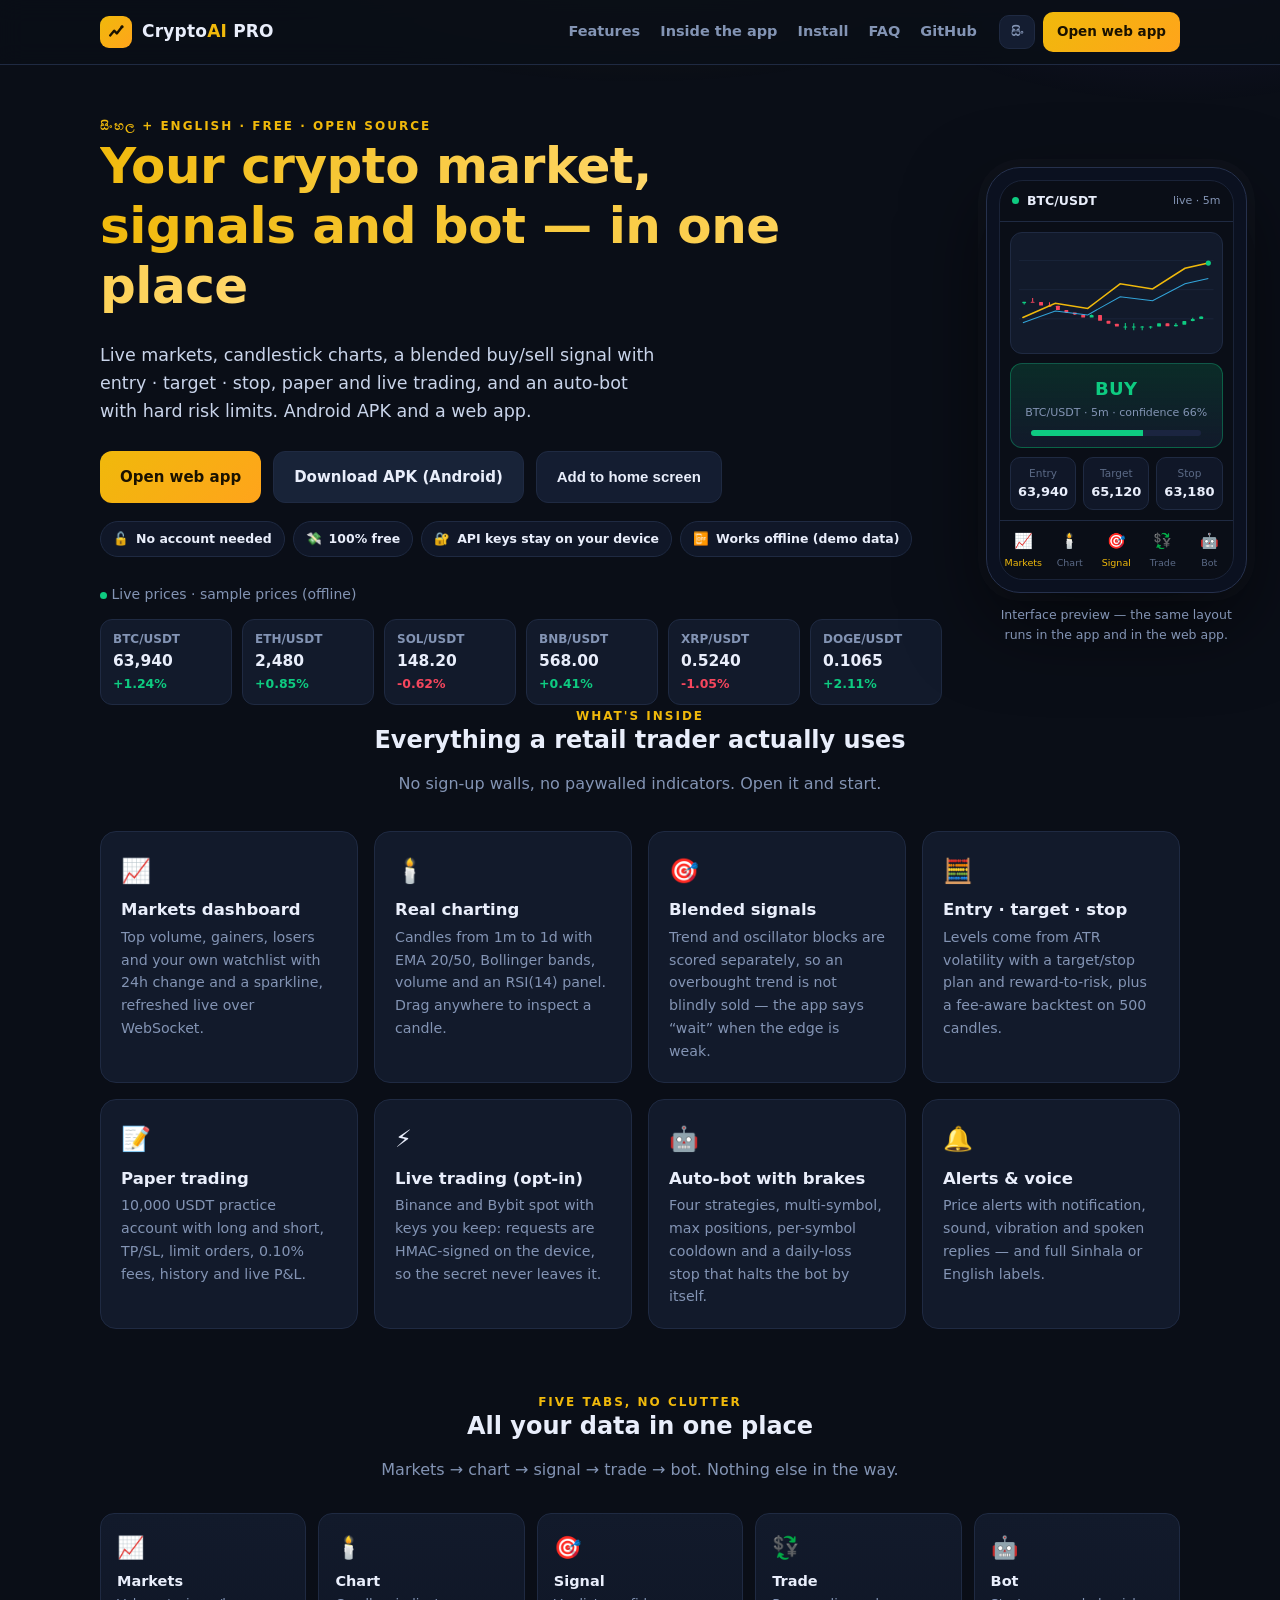
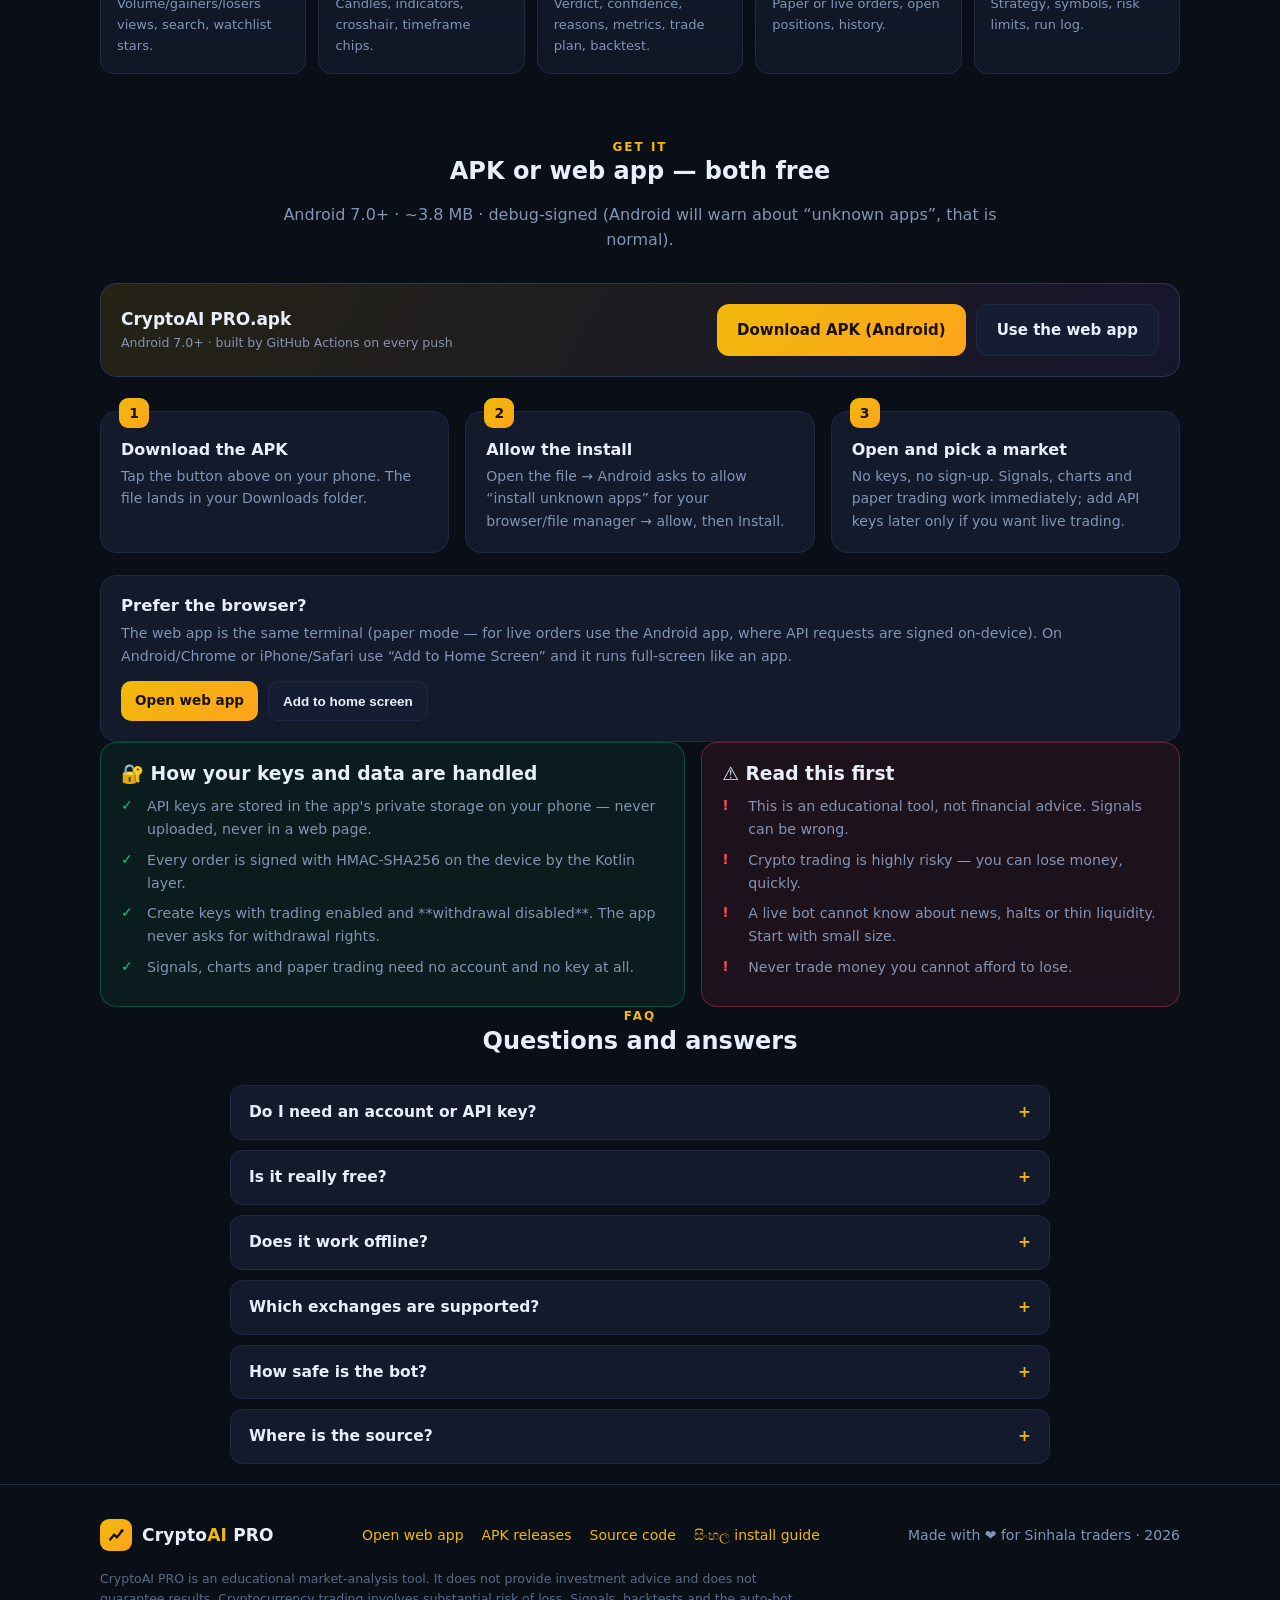
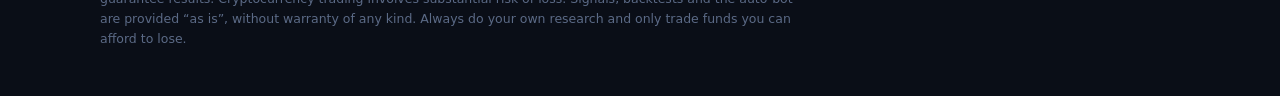
==== web/index.html @ 3e5c8cbf "website: bilingual landing page + the terminal as an installable web app (PWA) Adds web/ and a GitHu" ====
<!doctype html>
<html lang="en">
<head>
<meta charset="utf-8">
<meta name="viewport" content="width=device-width,initial-scale=1">
<title>CryptoAI PRO — Sinhala + English crypto terminal (APK + Web App)</title>
<meta name="description" content="CryptoAI PRO — free Sinhala/English crypto terminal: live markets, candlestick charts, buy/sell signals with entry/TP/SL, paper and live trading, an auto-bot with risk limits and price alerts. Android APK and a web app — no account needed for signals or paper trading.">
<link rel="canonical" href="https://rusindu12.github.io/Rs-et/">
<meta property="og:url" content="https://rusindu12.github.io/Rs-et/">
<meta name="theme-color" content="#0a0e17">
<meta name="color-scheme" content="dark">

<meta property="og:type" content="website">
<meta property="og:site_name" content="CryptoAI PRO">
<meta property="og:title" content="CryptoAI PRO — Sinhala + English crypto terminal">
<meta property="og:description" content="Live markets, candles, buy/sell signals (entry · TP · SL), paper + live trading, auto-bot with risk limits. Android APK + web app. Free, no account needed.">
<meta property="og:image" content="https://rusindu12.github.io/Rs-et/og-cover.png">
<meta property="og:image:width" content="1200">
<meta property="og:image:height" content="630">
<meta name="twitter:card" content="summary_large_image">
<meta name="twitter:title" content="CryptoAI PRO — Sinhala + English crypto terminal">
<meta name="twitter:description" content="Live markets, candles, signals with entry/TP/SL, paper + live trading, auto-bot. APK + web app.">
<meta name="twitter:image" content="https://rusindu12.github.io/Rs-et/og-cover.png">

<link rel="icon" href="icons/favicon-32.png" sizes="32x32">
<link rel="apple-touch-icon" href="icons/apple-touch-icon.png">
<link rel="manifest" href="manifest.webmanifest">
<script type="application/ld+json">
{"@context":"https://schema.org","@type":"SoftwareApplication","name":"CryptoAI PRO",
 "applicationCategory":"FinanceApplication","operatingSystem":"Android 7.0+ , Web",
 "description":"Sinhala and English crypto terminal: live markets, candlesticks, signals with entry/target/stop, paper and live trading, auto-bot with risk limits.",
 "offers":{"@type":"Offer","price":"0","priceCurrency":"USD"},
 "downloadUrl":"https://github.com/Rusindu12/Rs-et/releases/download/cryptoai-apk-latest/CryptoAI-PRO.apk",
 "url":"https://rusindu12.github.io/Rs-et/","codeRepository":"https://github.com/Rusindu12/Rs-et"}
</script>

<style>
:root{
  --bg:#0a0e17; --bg2:#0d1424; --card:#121a2b; --card2:#16203a; --line:#1f2a42;
  --txt:#e9eefb; --mut:#8394b4; --dim:#5b6a86;
  --gold:#f0b90b; --gold2:#ffa41b; --up:#0ecb81; --dn:#f6465d; --ai:#8b5cf6; --info:#38bdf8;
  --r:16px; --maxw:1120px;
}
*{box-sizing:border-box}
html{scroll-behavior:smooth}
body{
  margin:0;background:var(--bg);color:var(--txt);
  font:16px/1.6 -apple-system,BlinkMacSystemFont,"Segoe UI",Roboto,"Noto Sans Sinhala",system-ui,sans-serif;
  -webkit-font-smoothing:antialiased;overflow-x:hidden
}
body::before{ /* ambient glow */
  content:"";position:fixed;inset:-20% -10% auto -10%;height:70vh;pointer-events:none;z-index:0;
  background:radial-gradient(50% 60% at 50% 0%,rgba(240,185,11,.16),transparent 70%),
             radial-gradient(35% 50% at 85% 10%,rgba(139,92,246,.14),transparent 70%);
}
a{color:var(--gold);text-decoration:none}
a:hover{text-decoration:underline}
h1,h2,h3{line-height:1.2;margin:0 0 .5em}
img,svg{max-width:100%}
.wrap{max-width:var(--maxw);margin:0 auto;padding:0 20px;position:relative;z-index:1}
section{padding:64px 0;position:relative;z-index:1}
.eyebrow{font-size:12px;letter-spacing:2px;text-transform:uppercase;color:var(--gold);font-weight:700}
.mut{color:var(--mut)}.small{font-size:14px}.tiny{font-size:12.5px}
.center{text-align:center}

/* ---------- header ---------- */
header{
  position:sticky;top:0;z-index:20;background:rgba(10,14,23,.86);backdrop-filter:blur(12px);
  border-bottom:1px solid var(--line)
}
.hbar{max-width:var(--maxw);margin:0 auto;padding:12px 20px;display:flex;align-items:center;gap:14px}
.brand{display:flex;align-items:center;gap:10px;font-weight:800;font-size:17px;letter-spacing:.2px}
.brand .pro{color:var(--gold)}
.logo{width:32px;height:32px;border-radius:9px;background:linear-gradient(135deg,var(--gold),var(--gold2));display:grid;place-items:center;flex:0 0 auto}
nav.top{display:flex;gap:20px;margin-left:auto;font-size:14.5px}
nav.top a{color:var(--mut);font-weight:600}
nav.top a:hover{color:var(--txt);text-decoration:none}
.hbtns{display:flex;gap:8px;align-items:center;margin-left:8px}
.langbtn{background:#141d31;border:1px solid var(--line);color:var(--mut);font-weight:700;font-size:13px;padding:8px 11px;border-radius:10px;cursor:pointer}
.langbtn:hover{color:var(--txt)}

/* ---------- buttons ---------- */
.btn{display:inline-flex;align-items:center;gap:8px;padding:13px 20px;border-radius:12px;font-weight:700;font-size:15px;border:1px solid var(--line);background:#182338;color:var(--txt);cursor:pointer;transition:transform .12s ease}
.btn:hover{transform:translateY(-1px);text-decoration:none}
.btn.primary{background:linear-gradient(135deg,var(--gold),var(--gold2));color:#1a1200;border:0}
.btn.ghost{background:#141d31;color:var(--txt)}
.btn.sm{padding:9px 14px;font-size:13.5px;border-radius:10px}
.btn[disabled]{opacity:.5;cursor:default;transform:none}

/* ---------- hero ---------- */
.hero{display:grid;grid-template-columns:1.06fr .94fr;gap:44px;align-items:center;padding-top:52px}
.hero h1{font-size:clamp(30px,4.4vw,50px);letter-spacing:-.5px}
.hero h1 span{background:linear-gradient(120deg,var(--gold),#ffd76a);-webkit-background-clip:text;background-clip:text;color:transparent}
.hero p.lead{font-size:17.5px;color:#c9d4ea;max-width:50ch}
.cta{display:flex;flex-wrap:wrap;gap:12px;margin:26px 0 18px}
.trust{display:flex;flex-wrap:wrap;gap:8px}
.pill{display:inline-flex;align-items:center;gap:7px;background:#101728;border:1px solid var(--line);border-radius:999px;padding:7px 12px;font-size:12.5px;color:var(--mut)}
.pill b{color:var(--txt);font-weight:600}

/* ---------- price strip ---------- */
.strip{display:flex;gap:10px;overflow-x:auto;padding:6px 0 2px;scrollbar-width:none}
.strip::-webkit-scrollbar{display:none}
.pk{flex:0 0 auto;min-width:132px;background:var(--card);border:1px solid var(--line);border-radius:12px;padding:10px 12px}
.pk .s{font-size:12px;color:var(--mut);font-weight:700}
.pk .p{font-size:15.5px;font-weight:700;font-variant-numeric:tabular-nums}
.pk .c{font-size:12.5px;font-weight:700}
.up{color:var(--up)}.dn{color:var(--dn)}
.livedot{width:7px;height:7px;border-radius:50%;background:var(--up);display:inline-block;animation:pulse 2s infinite}
@keyframes pulse{0%{box-shadow:0 0 0 0 rgba(14,203,129,.5)}70%{box-shadow:0 0 0 8px rgba(14,203,129,0)}100%{box-shadow:0 0 0 0 rgba(14,203,129,0)}}

/* ---------- phone mockup ---------- */
.phone{
  width:min(330px,100%);margin:0 auto;background:#0b1120;border:1px solid #26314d;border-radius:34px;
  padding:12px;box-shadow:0 30px 80px rgba(0,0,0,.55),0 0 0 8px rgba(255,255,255,.02)
}
.screen{background:var(--bg);border-radius:24px;overflow:hidden;border:1px solid #1a2338}
.sbar{display:flex;align-items:center;gap:8px;padding:10px 12px;border-bottom:1px solid var(--line);font-size:12.5px}
.sbar .dot{width:7px;height:7px;border-radius:50%;background:var(--up)}
.sbar .nm{font-weight:800}
.sbar .mut{margin-left:auto;font-size:11px}
.sbody{padding:10px}
.chartbox{background:var(--card);border:1px solid var(--line);border-radius:12px;padding:8px}
.verd{margin-top:9px;background:linear-gradient(180deg,rgba(14,203,129,.16),var(--card));border:1px solid rgba(14,203,129,.35);border-radius:12px;padding:11px;text-align:center}
.verd .v{font-weight:900;font-size:18px;color:var(--up);letter-spacing:.4px}
.verd .m{font-size:11px;color:var(--mut)}
.bar{height:6px;border-radius:4px;background:#1b2540;overflow:hidden;margin:8px auto 0;max-width:170px}
.bar i{display:block;height:100%;width:66%;background:var(--up)}
.lv{display:grid;grid-template-columns:1fr 1fr 1fr;gap:7px;margin-top:9px}
.lv div{background:#101728;border:1px solid var(--line);border-radius:10px;padding:7px;text-align:center;font-size:10.5px;color:var(--dim)}
.lv b{display:block;font-size:13px;color:var(--txt);font-variant-numeric:tabular-nums}
.sn{display:flex;border-top:1px solid var(--line);font-size:9.5px;color:var(--dim)}
.sn span{flex:1;text-align:center;padding:8px 2px}
.sn span.on{color:var(--gold)}
.sn span i{display:block;font-style:normal;font-size:15px;margin-bottom:2px}

/* ---------- cards ---------- */
.grid{display:grid;gap:16px;grid-template-columns:repeat(4,1fr)}
.card{background:var(--card);border:1px solid var(--line);border-radius:var(--r);padding:20px;transition:border-color .15s ease,transform .15s ease}
.card:hover{border-color:#2c3a5c;transform:translateY(-2px)}
.card .ic{font-size:24px;margin-bottom:10px}
.card h3{font-size:16.5px;margin-bottom:6px}
.card p{margin:0;color:var(--mut);font-size:14.2px}
.span2{grid-column:span 2}

/* ---------- tabs showcase ---------- */
.tabsbox{display:grid;gap:12px;grid-template-columns:repeat(5,1fr)}
.tabcard{background:linear-gradient(180deg,#121a2b,#0f1626);border:1px solid var(--line);border-radius:14px;padding:16px}
.tabcard .ic{font-size:22px}
.tabcard h3{font-size:14.5px;margin:8px 0 4px}
.tabcard p{margin:0;font-size:13px;color:var(--mut)}

/* ---------- steps ---------- */
.steps{display:grid;gap:16px;grid-template-columns:repeat(3,1fr);counter-reset:s}
.step{background:var(--card);border:1px solid var(--line);border-radius:var(--r);padding:20px;position:relative}
.step::before{counter-increment:s;content:counter(s);position:absolute;top:-14px;left:18px;width:30px;height:30px;border-radius:9px;background:linear-gradient(135deg,var(--gold),var(--gold2));color:#1a1200;font-weight:900;display:grid;place-items:center;font-size:14px}
.step h3{font-size:16px;margin:8px 0 6px}
.step p{margin:0;color:var(--mut);font-size:14px}
.dlbox{display:flex;flex-wrap:wrap;gap:14px;align-items:center;justify-content:space-between;background:linear-gradient(120deg,rgba(240,185,11,.12),rgba(139,92,246,.10));border:1px solid #2c3550;border-radius:var(--r);padding:20px}
.dlbox .meta{font-size:12.5px;color:var(--mut)}
code{background:#101728;border:1px solid var(--line);border-radius:6px;padding:1px 6px;font-size:13px;color:#e6c86a}

/* ---------- safety ---------- */
.safety{display:grid;gap:16px;grid-template-columns:1.1fr .9fr}
.warn{background:rgba(246,70,93,.08);border:1px solid rgba(246,70,93,.35);border-radius:var(--r);padding:20px}
.safe{background:rgba(14,203,129,.07);border:1px solid rgba(14,203,129,.3);border-radius:var(--r);padding:20px}
ul.ticks{margin:10px 0 0;padding-left:0;list-style:none}
ul.ticks li{position:relative;padding-left:26px;margin-bottom:8px;color:var(--mut);font-size:14.2px}
ul.ticks li::before{content:"✓";position:absolute;left:0;top:-1px;color:var(--up);font-weight:800}
.warn ul.ticks li::before{content:"!";color:var(--dn)}

/* ---------- faq ---------- */
.faq{max-width:820px;margin:0 auto}
details{background:var(--card);border:1px solid var(--line);border-radius:12px;padding:14px 18px;margin-bottom:10px}
details[open]{border-color:#2c3a5c}
summary{cursor:pointer;font-weight:700;font-size:15.5px;list-style:none}
summary::-webkit-details-marker{display:none}
summary::after{content:"+";float:right;color:var(--gold);font-weight:800}
details[open] summary::after{content:"–"}
details p{margin:10px 0 0;color:var(--mut);font-size:14.3px}

/* ---------- footer ---------- */
footer{border-top:1px solid var(--line);padding:34px 0;margin-top:20px;position:relative;z-index:1}
.fgrid{display:flex;flex-wrap:wrap;gap:16px;justify-content:space-between;align-items:center}
.flinks{display:flex;flex-wrap:wrap;gap:18px;font-size:14px}
.disclaimer{color:var(--dim);font-size:12.5px;margin-top:18px;max-width:90ch}

/* ---------- misc ---------- */
.reveal{opacity:0;transform:translateY(14px);transition:opacity .5s ease,transform .5s ease}
.reveal.in{opacity:1;transform:none}
@media (prefers-reduced-motion:reduce){*{animation:none!important;transition:none!important}.reveal{opacity:1;transform:none}}
@media (max-width:960px){
  .hero{grid-template-columns:1fr;gap:34px}
  .grid{grid-template-columns:repeat(2,1fr)}
  .tabsbox{grid-template-columns:repeat(2,1fr)}
  .steps{grid-template-columns:1fr}
  .safety{grid-template-columns:1fr}
  nav.top{display:none}
}
@media (max-width:560px){
  .grid{grid-template-columns:1fr}
  .span2{grid-column:span 1}
  section{padding:46px 0}
}
</style>
</head>
<body>

<header>
  <div class="hbar">
    <div class="brand">
      <span class="logo">
        <svg width="19" height="19" viewBox="0 0 24 24" aria-hidden="true"><path d="M4 17l5-6 3.4 3.4L19 6" fill="none" stroke="#1a1200" stroke-width="3" stroke-linecap="round" stroke-linejoin="round"/><circle cx="19" cy="6" r="2" fill="#1a1200"/></svg>
      </span>
      <span>Crypto<span class="pro">AI</span> PRO</span>
    </div>
    <nav class="top">
      <a href="#features" data-i18n="nav.features">Features</a>
      <a href="#inside" data-i18n="nav.inside">Inside the app</a>
      <a href="#install" data-i18n="nav.install">Install</a>
      <a href="#faq" data-i18n="nav.faq">FAQ</a>
      <a href="https://github.com/Rusindu12/Rs-et" target="_blank" rel="noopener">GitHub</a>
    </nav>
    <div class="hbtns">
      <button class="langbtn" id="langBtn" aria-label="Switch language / භාෂාව මාරු කරන්න">සිං</button>
      <a class="btn sm primary" href="app/" data-i18n="cta.open">Open web app</a>
    </div>
  </div>
</header>

<main>
  <!-- ============================= hero ============================= -->
  <section class="hero wrap">
    <div>
      <div class="eyebrow" data-i18n="hero.eyebrow">සිංහල + English · free · open source</div>
      <h1><span data-i18n="hero.h1a">Your crypto market,</span><br><span data-i18n="hero.h1b">signals and bot — in one place</span></h1>
      <p class="lead" data-i18n="hero.lead">
        Live markets, candlestick charts, a blended buy/sell signal with entry · target · stop,
        paper and live trading, and an auto-bot with hard risk limits. Android APK and a web app.
      </p>
      <div class="cta">
        <a class="btn primary" href="app/" data-i18n="cta.open">Open web app</a>
        <a class="btn" id="dlApk" href="https://github.com/Rusindu12/Rs-et/releases/download/cryptoai-apk-latest/CryptoAI-PRO.apk" data-i18n="cta.apk">Download APK (Android)</a>
        <button class="btn ghost" id="pwaBtn" hidden data-i18n="cta.pwa">Add to home screen</button>
      </div>
      <div class="trust">
        <span class="pill">🔓 <b data-i18n="trust.noacct">No account needed</b></span>
        <span class="pill">💸 <b data-i18n="trust.free">100% free</b></span>
        <span class="pill">🔐 <b data-i18n="trust.keys">API keys stay on your device</b></span>
        <span class="pill">📴 <b data-i18n="trust.offline">Works offline (demo data)</b></span>
      </div>
      <div style="margin-top:26px">
        <div class="small mut" style="margin-bottom:8px"><span class="livedot"></span>
          <span data-i18n="strip.live">Live prices</span> · <span id="stripSrc" class="mut">Binance</span></div>
        <div class="strip" id="strip"></div>
      </div>
    </div>

    <!-- phone mockup -->
    <div>
      <div class="phone">
        <div class="screen">
          <div class="sbar">
            <span class="dot"></span><span class="nm">BTC/USDT</span>
            <span class="mut" data-i18n="phone.live">live · 5m</span>
          </div>
          <div class="sbody">
            <div class="chartbox">
              <svg viewBox="0 0 300 150" role="img" aria-label="candlestick chart">
                <g stroke="#1f2a42" stroke-width="1">
                  <line x1="0" y1="30" x2="300" y2="30"/><line x1="0" y1="75" x2="300" y2="75"/><line x1="0" y1="120" x2="300" y2="120"/>
                </g>
                <g id="candles"></g>
                <path d="M6 118 L56 96 L106 104 L156 66 L206 74 L256 42 L292 34" fill="none" stroke="#f0b90b" stroke-width="2.4" stroke-linecap="round"/>
                <path d="M6 126 L56 108 L106 114 L156 86 L206 92 L256 66 L292 58" fill="none" stroke="#38bdf8" stroke-width="1.6" opacity=".85"/>
                <circle cx="292" cy="34" r="4" fill="#0ecb81"/>
              </svg>
            </div>
            <div class="verd">
              <div class="v" data-i18n="phone.verdict">BUY</div>
              <div class="m">BTC/USDT · 5m · <span data-i18n="phone.conf">confidence 66%</span></div>
              <div class="bar"><i></i></div>
            </div>
            <div class="lv">
              <div><span data-i18n="phone.entry">Entry</span><b>63,940</b></div>
              <div><span data-i18n="phone.tp">Target</span><b class="up">65,120</b></div>
              <div><span data-i18n="phone.sl">Stop</span><b class="dn">63,180</b></div>
            </div>
          </div>
          <div class="sn">
            <span class="on"><i>📈</i><span data-i18n="tab.markets">Markets</span></span>
            <span><i>🕯️</i><span data-i18n="tab.chart">Chart</span></span>
            <span class="on"><i>🎯</i><span data-i18n="tab.signal">Signal</span></span>
            <span><i>💱</i><span data-i18n="tab.trade">Trade</span></span>
            <span><i>🤖</i><span data-i18n="tab.bot">Bot</span></span>
          </div>
        </div>
      </div>
      <p class="center tiny mut" style="margin-top:12px" data-i18n="phone.note">Interface preview — the same layout runs in the app and in the web app.</p>
    </div>
  </section>

  <!-- =========================== features =========================== -->
  <section id="features" class="wrap">
    <div class="center" style="max-width:720px;margin:0 auto 34px">
      <div class="eyebrow" data-i18n="feat.eyebrow">What's inside</div>
      <h2 data-i18n="feat.h2">Everything a retail trader actually uses</h2>
      <p class="mut" data-i18n="feat.sub">No sign-up walls, no paywalled indicators. Open it and start.</p>
    </div>
    <div class="grid">
      <div class="card reveal"><div class="ic">📈</div><h3 data-i18n="f1.t">Markets dashboard</h3><p data-i18n="f1.d">Top volume, gainers, losers and your own watchlist with 24h change and a sparkline, refreshed live over WebSocket.</p></div>
      <div class="card reveal"><div class="ic">🕯️</div><h3 data-i18n="f2.t">Real charting</h3><p data-i18n="f2.d">Candles from 1m to 1d with EMA 20/50, Bollinger bands, volume and an RSI(14) panel. Drag anywhere to inspect a candle.</p></div>
      <div class="card reveal"><div class="ic">🎯</div><h3 data-i18n="f3.t">Blended signals</h3><p data-i18n="f3.d">Trend and oscillator blocks are scored separately, so an overbought trend is not blindly sold — the app says “wait” when the edge is weak.</p></div>
      <div class="card reveal"><div class="ic">🧮</div><h3 data-i18n="f4.t">Entry · target · stop</h3><p data-i18n="f4.d">Levels come from ATR volatility with a target/stop plan and reward-to-risk, plus a fee-aware backtest on 500 candles.</p></div>
      <div class="card reveal"><div class="ic">📝</div><h3 data-i18n="f5.t">Paper trading</h3><p data-i18n="f5.d">10,000 USDT practice account with long and short, TP/SL, limit orders, 0.10% fees, history and live P&amp;L.</p></div>
      <div class="card reveal"><div class="ic">⚡</div><h3 data-i18n="f6.t">Live trading (opt-in)</h3><p data-i18n="f6.d">Binance and Bybit spot with keys you keep: requests are HMAC-signed on the device, so the secret never leaves it.</p></div>
      <div class="card reveal"><div class="ic">🤖</div><h3 data-i18n="f7.t">Auto-bot with brakes</h3><p data-i18n="f7.d">Four strategies, multi-symbol, max positions, per-symbol cooldown and a daily-loss stop that halts the bot by itself.</p></div>
      <div class="card reveal"><div class="ic">🔔</div><h3 data-i18n="f8.t">Alerts &amp; voice</h3><p data-i18n="f8.d">Price alerts with notification, sound, vibration and spoken replies — and full Sinhala or English labels.</p></div>
    </div>
  </section>

  <!-- ============================ inside ============================ -->
  <section id="inside">
    <div class="wrap">
      <div class="center" style="max-width:720px;margin:0 auto 30px">
        <div class="eyebrow" data-i18n="in.eyebrow">Five tabs, no clutter</div>
        <h2 data-i18n="in.h2">All your data in one place</h2>
        <p class="mut" data-i18n="in.sub">Markets → chart → signal → trade → bot. Nothing else in the way.</p>
      </div>
      <div class="tabsbox">
        <div class="tabcard reveal"><div class="ic">📈</div><h3 data-i18n="tab.markets">Markets</h3><p data-i18n="in.markets">Volume/gainers/losers views, search, watchlist stars.</p></div>
        <div class="tabcard reveal"><div class="ic">🕯️</div><h3 data-i18n="tab.chart">Chart</h3><p data-i18n="in.chart">Candles, indicators, crosshair, timeframe chips.</p></div>
        <div class="tabcard reveal"><div class="ic">🎯</div><h3 data-i18n="tab.signal">Signal</h3><p data-i18n="in.signal">Verdict, confidence, reasons, metrics, trade plan, backtest.</p></div>
        <div class="tabcard reveal"><div class="ic">💱</div><h3 data-i18n="tab.trade">Trade</h3><p data-i18n="in.trade">Paper or live orders, open positions, history.</p></div>
        <div class="tabcard reveal"><div class="ic">🤖</div><h3 data-i18n="tab.bot">Bot</h3><p data-i18n="in.bot">Strategy, symbols, risk limits, run log.</p></div>
      </div>
    </div>
  </section>

  <!-- =========================== install ============================ -->
  <section id="install" class="wrap">
    <div class="center" style="max-width:720px;margin:0 auto 30px">
      <div class="eyebrow" data-i18n="ins.eyebrow">Get it</div>
      <h2 data-i18n="ins.h2">APK or web app — both free</h2>
      <p class="mut" data-i18n="ins.sub">Android 7.0+ · ~3.8 MB · debug-signed (Android will warn about “unknown apps”, that is normal).</p>
    </div>

    <div class="dlbox reveal">
      <div>
        <div style="font-weight:800;font-size:17px" data-i18n="ins.dlt">CryptoAI PRO.apk</div>
        <div class="meta"><span id="apkMeta" data-i18n="ins.meta">Android 7.0+ · built by GitHub Actions on every push</span></div>
      </div>
      <div style="display:flex;gap:10px;flex-wrap:wrap">
        <a class="btn primary" href="https://github.com/Rusindu12/Rs-et/releases/download/cryptoai-apk-latest/CryptoAI-PRO.apk" data-i18n="cta.apk">Download APK (Android)</a>
        <a class="btn ghost" href="app/" data-i18n="cta.openWeb">Use the web app</a>
      </div>
    </div>

    <div class="steps" style="margin-top:34px">
      <div class="step reveal">
        <h3 data-i18n="st1.t">Download the APK</h3>
        <p data-i18n="st1.d">Tap the button above on your phone. The file lands in your Downloads folder.</p>
      </div>
      <div class="step reveal">
        <h3 data-i18n="st2.t">Allow the install</h3>
        <p data-i18n="st2.d">Open the file → Android asks to allow “install unknown apps” for your browser/file manager → allow, then Install.</p>
      </div>
      <div class="step reveal">
        <h3 data-i18n="st3.t">Open and pick a market</h3>
        <p data-i18n="st3.d">No keys, no sign-up. Signals, charts and paper trading work immediately; add API keys later only if you want live trading.</p>
      </div>
    </div>

    <div class="card reveal" style="margin-top:22px">
      <h3 data-i18n="ins.web.t">Prefer the browser?</h3>
      <p data-i18n="ins.web.d">The web app is the same terminal (paper mode — for live orders use the Android app, where API requests are signed on-device). On Android/Chrome or iPhone/Safari use “Add to Home Screen” and it runs full-screen like an app.</p>
      <div style="display:flex;gap:10px;flex-wrap:wrap;margin-top:14px">
        <a class="btn primary sm" href="app/" data-i18n="cta.open">Open web app</a>
        <button class="btn ghost sm" id="pwaBtn2" hidden data-i18n="cta.pwa">Add to home screen</button>
      </div>
    </div>
  </section>

  <!-- =========================== safety ============================= -->
  <section class="wrap">
    <div class="safety">
      <div class="safe">
        <h3 data-i18n="safe.h2">🔐 How your keys and data are handled</h3>
        <ul class="ticks">
          <li data-i18n="safe.1">API keys are stored in the app's private storage on your phone — never uploaded, never in a web page.</li>
          <li data-i18n="safe.2">Every order is signed with HMAC-SHA256 on the device by the Kotlin layer.</li>
          <li data-i18n="safe.3">Create keys with trading enabled and **withdrawal disabled**. The app never asks for withdrawal rights.</li>
          <li data-i18n="safe.4">Signals, charts and paper trading need no account and no key at all.</li>
        </ul>
      </div>
      <div class="warn">
        <h3 data-i18n="warn.h2">⚠️ Read this first</h3>
        <ul class="ticks">
          <li data-i18n="warn.1">This is an educational tool, not financial advice. Signals can be wrong.</li>
          <li data-i18n="warn.2">Crypto trading is highly risky — you can lose money, quickly.</li>
          <li data-i18n="warn.3">A live bot cannot know about news, halts or thin liquidity. Start with small size.</li>
          <li data-i18n="warn.4">Never trade money you cannot afford to lose.</li>
        </ul>
      </div>
    </div>
  </section>

  <!-- ============================= faq ============================== -->
  <section id="faq" class="wrap">
    <div class="center" style="max-width:720px;margin:0 auto 30px">
      <div class="eyebrow">FAQ</div>
      <h2 data-i18n="faq.h2">Questions and answers</h2>
    </div>
    <div class="faq">
      <details class="reveal"><summary data-i18n="q1">Do I need an account or API key?</summary><p data-i18n="a1">No. Prices, charts, the signal engine, alerts and paper trading work with no account and no key. Keys are only needed if you want to place real orders on Binance or Bybit.</p></details>
      <details class="reveal"><summary data-i18n="q2">Is it really free?</summary><p data-i18n="a2">Yes — free and open source (this repo). There is no subscription and no paid indicator tier. Optional AI explanations use your own provider key if you choose to add one; without a key the built-in explanation is used.</p></details>
      <details class="reveal"><summary data-i18n="q3">Does it work offline?</summary><p data-i18n="a3">The app opens offline and shows clearly-labelled simulated demo data, so you can explore every screen. Real prices need internet.</p></details>
      <details class="reveal"><summary data-i18n="q4">Which exchanges are supported?</summary><p data-i18n="a4">Public market data from Binance, Bybit and OKX (switchable in settings, with automatic fallback). Live trading is supported on Binance and Bybit spot. Binance testnet is supported too.</p></details>
      <details class="reveal"><summary data-i18n="q5">How safe is the bot?</summary><p data-i18n="a5">It enforces a maximum number of open positions, a per-symbol cooldown and a daily-loss stop that halts trading by itself, and it runs in a foreground service with a visible notification. Still: test in paper mode first, and only risk what you can afford to lose.</p></details>
      <details class="reveal"><summary data-i18n="q6">Where is the source?</summary><p data-i18n="a6">Everything is in the Rs-et repository: the Android shell, the Kotlin signing bridge, the web/JS terminal (ta.js + app.js) and the CI that builds the APK.</p></details>
    </div>
  </section>
</main>

<footer>
  <div class="wrap">
    <div class="fgrid">
      <div class="brand">
        <span class="logo">
          <svg width="19" height="19" viewBox="0 0 24 24" aria-hidden="true"><path d="M4 17l5-6 3.4 3.4L19 6" fill="none" stroke="#1a1200" stroke-width="3" stroke-linecap="round" stroke-linejoin="round"/><circle cx="19" cy="6" r="2" fill="#1a1200"/></svg>
        </span>
        <span>Crypto<span class="pro">AI</span> PRO</span>
      </div>
      <div class="flinks">
        <a href="app/" data-i18n="cta.open">Open web app</a>
        <a href="https://github.com/Rusindu12/Rs-et/releases/tag/cryptoai-apk-latest" target="_blank" rel="noopener" data-i18n="foot.releases">APK releases</a>
        <a href="https://github.com/Rusindu12/Rs-et" target="_blank" rel="noopener" data-i18n="foot.repo">Source code</a>
        <a href="https://github.com/Rusindu12/Rs-et/blob/main/crypto-app/INSTALL_SI.md" target="_blank" rel="noopener" data-i18n="foot.guide">සිංහල install guide</a>
      </div>
      <div class="small mut">Made with ❤️ for Sinhala traders · <span id="year"></span></div>
    </div>
    <p class="disclaimer" data-i18n="foot.disc">
      CryptoAI PRO is an educational market-analysis tool. It does not provide investment advice and does not guarantee results.
      Cryptocurrency trading involves substantial risk of loss. Signals, backtests and the auto-bot are provided “as is”, without warranty of any kind.
      Always do your own research and only trade funds you can afford to lose.
    </p>
  </div>
</footer>

<script>
/* ============================== i18n ==================================== */
const STR = {
  en: {},
  si: {
    "nav.features": "විශේෂාංග", "nav.inside": "App එක ඇතුළේ", "nav.install": "Install", "nav.faq": "ප්‍රශ්න",
    "cta.open": "Web app එක අරින්න", "cta.openWeb": "Web app එක පාවිච්චි කරන්න", "cta.apk": "APK එක බාගන්න (Android)",
    "cta.pwa": "Home screen එකට එක් කරන්න",
    "hero.eyebrow": "සිංහල + English · නොමිලේ · open source",
    "hero.h1a": "ඔබේ crypto වෙළඳපොල,", "hero.h1b": "සංඥා සහ රොබෝ — එක තැනක",
    "hero.lead": "සජීවී වෙළඳපොල, කැන්ඩල් ප්‍රස්තාර, entry · ඉලක්කය · නැවතුම සමඟ මිලදී/විකුණුම් සංඥා, පුහුණු සහ සැබෑ වෙළඳාම, දැඩි අවදානම් සීමා සහිත auto-රොබෝ. Android APK එකක් සහ web app එකක්.",
    "trust.noacct": "ගිණුමක් අවශ්‍ය නැත", "trust.free": "100% නොමිලේ", "trust.keys": "API යතුරු ඔබේම උපාංගයේ",
    "trust.offline": "අන්තර්ජාලය නැතුවත් වැඩ (නියැදි දත්ත)",
    "strip.live": "සජීවී මිල",
    "phone.live": "සජීවී · 5m", "phone.verdict": "මිලදී ගන්න", "phone.conf": "විශ්වාසය 66%",
    "phone.entry": "ඇතුල්වීම", "phone.tp": "ඉලක්කය", "phone.sl": "නැවතුම",
    "phone.note": "මෙය interface preview එකක් — app එකේ සහ web app එකේ මේ layout එකමයි.",
    "tab.markets": "වෙළඳපොල", "tab.chart": "ප්‍රස්තාරය", "tab.signal": "සංඥා", "tab.trade": "වෙළඳාම", "tab.bot": "රොබෝ",
    "feat.eyebrow": "ඇතුළේ මොනවද", "feat.h2": "සැබෑ trader කෙනෙක් පාවිච්චි කරන හැම දේම",
    "feat.sub": "Sign-up බාධක නෑ, ගෙවන දර්ශක නෑ. ඇරියාම පටන් ගන්න පුළුවන්.",
    "f1.t": "වෙළඳපොල dashboard", "f1.d": "වැඩිම පරිමාව, වැඩිම ලාභ, වැඩිම පාඩු සහ ඔබේම watchlist — 24h වෙනස සහ mini graph සමඟ, WebSocket එකෙන් සජීවීව.",
    "f2.t": "සැබෑ charting", "f2.d": "1m සිට 1d දක්වා කැන්ඩල්, EMA 20/50, Bollinger, volume සහ RSI(14) panel. ඇඟිල්ල අදින්න → ඒ කැන්ඩල් එකේ විස්තර.",
    "f3.t": "සංයුක්ත සංඥා", "f3.d": "ප්‍රවණතාව සහ oscillator කොටස් වෙන වෙනම ලකුණු කරන නිසා overbought ප්‍රවණතාවක් අන්ධ විකුණුමකට යන්නේ නෑ — වාසිය දුර්වල නම් app එක \"ඉන්න\" කියනවා.",
    "f4.t": "ඇතුල්වීම · ඉලක්කය · නැවතුම", "f4.d": "මිල මට්ටම් ATR වෙනස්වීම් මත ගණනය වේ, ලාභ:අවදානම සමඟ — සහ කැන්ඩල් 500ක ගාස්තු සහිත backtest එකක්.",
    "f5.t": "පුහුණු වෙළඳාම", "f5.d": "10,000 USDT පුහුණු ගිණුමක් — long/short, TP/SL, limit ඇණවුම්, 0.10% ගාස්තු, ඉතිහාසය සහ සජීවී ලාභ/පාඩුව.",
    "f6.t": "සැබෑ වෙළඳාම (ඔබ කැමති නම්)", "f6.d": "Binance සහ Bybit spot — යතුරු ඔබ ළඟමයි: ඉල්ලීම් උපාංගයේදීම HMAC අත්සන් වන නිසා secret එක කවදාවත් එළියට යන්නේ නෑ.",
    "f7.t": "තිරිංග සහිත auto-රොබෝ", "f7.d": "උපාය 4ක්, කොයින් කිහිපයක්, උපරිම ස්ථාපන සංඛ්‍යාව, නැවත ඇතුල්වීමට නියමිත කාලයක් සහ දෛනික පාඩු සීමාවෙන් තමන්ම නවතින රොබෝවක්.",
    "f8.t": "සටහන් සහ හඬ", "f8.d": "මිල සටහන් — notification, හඬ, කම්පනය සහ කථන පිළිතුරු සමඟ. සම්පූර්ණ සිංහල හෝ English labels.",
    "in.eyebrow": "Tab පහක්, අනවශ්‍ය දේවල් නෑ", "in.h2": "දත්ත ඔක්කොම එක තැනක", "in.sub": "වෙළඳපොල → ප්‍රස්තාරය → සංඥා → වෙළඳාම → රොබෝ. වෙන කිසිවක් බාධාවට නෑ.",
    "in.markets": "පරිමාව/ලාභ/පාඩු දර්ශන, සෙවීම, watchlist තරු.",
    "in.chart": "කැන්ඩල්, දර්ශක, crosshair, කාල රාමු chips.",
    "in.signal": "තීරණය, විශ්වාසය, හේතු, දර්ශක, වෙළඳ සැලැස්ම, backtest.",
    "in.trade": "පුහුණු හෝ සැබෑ ඇණවුම්, විවෘත ස්ථාපන, ඉතිහාසය.",
    "in.bot": "උපාය, කොයින්, අවදානම් සීමා, ක්‍රියාකාරකම් සටහන.",
    "ins.eyebrow": "අරගන්න", "ins.h2": "APK එක හෝ web app එක — දෙකම නොමිලේ",
    "ins.sub": "Android 7.0+ · ~3.8 MB · debug-signed (Android එකෙන් \"unknown apps\" အကြောင်းအရာတစ်ခု අහයි — ඒක සාමාන්‍යයි).",
    "ins.dlt": "CryptoAI PRO.apk", "ins.meta": "Android 7.0+ · හැම push එකකටම GitHub Actions එකෙන් build වේ",
    "st1.t": "APK එක බාගන්න", "st1.d": "Phone එකෙන් උඩ තියෙන බොත්තම ඔබන්න. File එක Downloads folder එකට එයි.",
    "st2.t": "Install එකට අවසර දෙන්න", "st2.d": "File එක අරින්න → Android එකෙන් \"install unknown apps\" අවසර අහයි (browser/file manager එකට) → allow → Install.",
    "st3.t": "ඇරලා කොයින් එකක් තෝරන්න", "st3.d": "යතුරු හෝ ලියාපදිංචියක් අවශ්‍ය නෑ. සංඥා, ප්‍රස්තාර සහ පුහුණු වෙළඳාම ඒ මොහොතේම වැඩ කරයි; සැබෑ වෙළඳාමට පමණයි පස්සේ API යතුරු එක් කරන්නේ.",
    "ins.web.t": "Browser එකෙන්ම කැමතිද?", "ins.web.d": "Web app එකත් මේ ටර්මිනල් එකමයි (paper mode — සැබෑ ඇණවුම් සඳහා Android app එක පාවිච්චි කරන්න, එහි API ඉල්ලීම් උපාංගයේදීම අත්සන් වේ). Android/Chrome හෝ iPhone/Safari එකේ \"Add to Home Screen\" දාන්න — app එකක් වගේ full-screen වැඩ කරයි.",
    "safe.h2": "🔐 යතුරු සහ දත්ත සමඟ කරන දේ",
    "safe.1": "API යතුරු phone එකේ app එකේ පෞද්ගලික ගබඩාවේ — කවදාවත් upload වෙන්නේ නෑ, web page එකකට යන්නේ නෑ.",
    "safe.2": "හැම ඇණවුමක්ම උපාංගයේ Kotlin පැත්තෙන් HMAC-SHA256 අත්සන් කරයි.",
    "safe.3": "Trading ON, **withdrawal OFF** කරලා යතුරු හදන්න. App එක කවදාවත් withdrawal අවසර ඉල්ලන්නේ නෑ.",
    "safe.4": "සංඥා, ප්‍රස්තාර සහ පුහුණු වෙළඳාමට ගිණුමක් හෝ යතුරක් අවශ්‍ය නෑ.",
    "warn.h2": "⚠️ මුලින්ම මේක කියවන්න",
    "warn.1": "මෙය අධ්‍යාපනික මෙවලමක්, ආයෝජන උපදෙසක් නොවේ. සංඥා වැරදි විය හැක.",
    "warn.2": "Crypto වෙළඳාම ඉතා අවදානම් සහිතයි — ඉක්මනින් මුදල් අහිමි විය හැක.",
    "warn.3": "සැබෑ රොබෝ එකකට ප්‍රවෘත්ති, වෙළඳාම නතර කිරීම් හෝ අඩු පරිමාවක් දැනගන්න බෑ. පොඩි ප්‍රමාණයකින් පටන් ගන්න.",
    "warn.4": "අහිමි කර ගැනීමට හැකි මුදලට වඩා කිසිසේත් වෙළඳාම් නොකරන්න.",
    "faq.h2": "ප්‍රශ්න සහ උත්තර",
    "q1": "ගිණුමක් හෝ API යතුරක් අවශ්‍යද?", "a1": "නෑ. මිල, ප්‍රස්තාර, සංඥා, සටහන් සහ පුහුණු වෙළඳාම ගිණුමක් හෝ යතුරක් නැතුව වැඩ කරයි. සැබෑ ඇණවුම් යැවීමට පමණයි Binance/Bybit යතුරු අවශ්‍ය.",
    "q2": "මේක ඇත්තටම නොමිලේද?", "a2": "ඔව් — නොමිලේ සහ open source (මේ repo එකේම). Subscription එකක් හෝ ගෙවන දර්ශක නෑ. Optional AI පැහැදිලි කිරීම් සඳහා ඔබේම provider යතුරක් දාන්න පුළුවන්; යතුරක් නැත්නම් ගොඩනඟා ඇති පැහැදිලි කිරීම භාවිතා වේ.",
    "q3": "අන්තර්ජාලය නැතුව වැඩ කරයිද?", "a3": "App එක offline එකේත් ඕපන් වෙනවා — පැහැදිලිව \"නියැදි දත්ත\" කියලා පෙන්වලා. සැබෑ මිලට ඉන්ටර්නෙට් ඕන.",
    "q4": "කොයි හුවමාරුද support කරන්නේ?", "a4": "Binance, Bybit සහ OKX වලින් පොදු මිල දත්ත (සැකසුම්වලින් මාරු කරන්න පුළුවන්, fallback ස්වයංක්‍රීයව). සැබෑ වෙළඳාම Binance සහ Bybit spot වලට. Binance testnet එකත් වැඩ කරයි.",
    "q5": "රොබෝ එක කොච්චර ආරක්ෂිතද?", "a5": "උපරිම විවෘත ස්ථාපන සංඛ්‍යාවක්, කොයින් එකකට නැවත ඇතුල්වීමට නියමිත කාලයක් සහ දෛනික පාඩු සීමාවෙන් තමන්ම නවතින රීතියක් තියෙනවා; ඒ වගේම foreground notification එකක් සමඟ ධාවනය වේ. ඒත්: පළමුව paper mode එකෙන් පරීක්ෂා කරන්න, අහිමි කර ගැනීමට හැකි මුදලට වඩා කිසිසේත් නොදෙන්න.",
    "q6": "Source code එක කොහෙද?", "a6": "ඔක්කොම Rs-et repository එකේ: Android shell, Kotlin අත්සන් bridge එක, web/JS ටර්මිනල් එක (ta.js + app.js) සහ APK එක හදන CI.",
    "foot.releases": "APK releases", "foot.repo": "Source code", "foot.guide": "සිංහල install guide",
    "foot.disc": "CryptoAI PRO යනු අධ්‍යාපනික වෙළඳපොල විශ්ලේෂණ මෙවලමකි. එය ආයෝජන උපදෙස් ලබා නොදෙන අතර ප්‍රතිඵල සහතික නොකරයි. Crypto වෙළඳාම සැලකිය යුතු පාඩු අවදානමක් ගෙන දෙයි. සංඥා, backtest සහ auto-රොබෝ \"තියෙන ලෙසම\", කිසිදු වගකීමක් රහිතව ලබා දේ. සෑම විටම ඔබේම පර්යේෂණ කරන්න, අහිමි කර ගැනීමට හැකි මුදලට වඩා කිසිසේත් වෙළඳාම් නොකරන්න.",
    "meta.src": "නියැදි මිල",
  }
};

let LANG = "en";
function t(k) { return (STR[LANG] && STR[LANG][k]) || null; }

function applyLang(lang, persist) {
  LANG = lang;
  document.documentElement.lang = lang === "si" ? "si" : "en";
  document.querySelectorAll("[data-i18n]").forEach((node) => {
    const key = node.dataset.i18n;
    if (!node.dataset.en) node.dataset.en = node.innerHTML;   // keep the original English markup
    const si = t(key);
    node.innerHTML = lang === "si" && si ? si : node.dataset.en;
  });
  const btn = document.getElementById("langBtn");
  btn.textContent = lang === "si" ? "EN" : "සිං";
  btn.setAttribute("aria-label", lang === "si" ? "Switch to English" : "සිංහලට මාරු වන්න");
  if (persist) { try { localStorage.setItem("cryptoai.web.lang", lang); } catch (e) { } }
}
document.getElementById("langBtn").onclick = () => applyLang(LANG === "si" ? "en" : "si", true);
try {
  const saved = localStorage.getItem("cryptoai.web.lang");
  const want = saved || ((navigator.language || "").toLowerCase().startsWith("si") ? "si" : "en");
  if (want === "si") applyLang("si", false);
} catch (e) { }

/* ============================ live price strip ========================== */
const PAIRS = ["BTCUSDT", "ETHUSDT", "SOLUSDT", "BNBUSDT", "XRPUSDT", "DOGEUSDT"];
const FALLBACK = { BTCUSDT: [63940, 1.24], ETHUSDT: [2480, 0.85], SOLUSDT: [148.2, -0.62],
  BNBUSDT: [568, 0.41], XRPUSDT: [0.524, -1.05], DOGEUSDT: [0.1065, 2.11] };
const fmtP = (v) => v >= 1000 ? v.toLocaleString(undefined, { maximumFractionDigits: 0 })
  : v >= 1 ? v.toFixed(2) : v.toFixed(v < 0.01 ? 5 : 4);

function paintStrip(map, note) {
  const box = document.getElementById("strip");
  box.innerHTML = PAIRS.map((s) => {
    const d = map[s] || FALLBACK[s];
    const chg = Array.isArray(d) ? d[1] : d.chg, px = Array.isArray(d) ? d[0] : d.last;
    return `<div class="pk"><div class="s">${s.replace("USDT", "/USDT")}</div>
      <div class="p">${fmtP(px)}</div>
      <div class="c ${chg >= 0 ? "up" : "dn"}">${chg >= 0 ? "+" : ""}${chg.toFixed(2)}%</div></div>`;
  }).join("");
  document.getElementById("stripSrc").textContent = note;
}
paintStrip({}, "…");
(async function loadPrices() {
  try {
    const url = "https://api.binance.com/api/v3/ticker/24hr?symbols=" + encodeURIComponent(JSON.stringify(PAIRS));
    const res = await fetch(url, { cache: "no-store" });
    if (!res.ok) throw new Error("HTTP " + res.status);
    const j = await res.json();
    const map = {};
    j.forEach((x) => { map[x.symbol] = { last: +x.lastPrice, chg: +x.priceChangePercent }; });
    if (!Object.keys(map).length) throw new Error("empty");
    paintStrip(map, "Binance · " + new Date().toLocaleTimeString([], { hour: "2-digit", minute: "2-digit" }));
  } catch (e) {
    paintStrip({}, LANG === "si" ? "නියැදි මිල (offline)" : "sample prices (offline)");
  }
})();

/* ============================ phone candles ============================= */
(function candles() {
  const g = document.getElementById("candles");
  if (!g) return;
  let seed = 20, out = "";
  const rnd = () => (seed = (seed * 1103515245 + 12345) & 0x7fffffff) / 0x7fffffff;
  let price = 96;
  for (let i = 0; i < 22; i++) {
    const o = price, c = Math.max(24, Math.min(132, o + (rnd() - 0.42) * 16));
    const hi = Math.max(o, c) - rnd() * 6, lo = Math.min(o, c) + rnd() * 6;
    const x = 8 + i * 13;
    const up = c <= o;                              // smaller y = higher price
    const col = up ? "#0ecb81" : "#f6465d";
    out += `<line x1="${x}" y1="${hi}" x2="${x}" y2="${lo}" stroke="${col}" stroke-width="1.6"/>`;
    out += `<rect x="${x - 3}" y="${Math.min(o, c)}" width="6" height="${Math.max(1.6, Math.abs(c - o))}" fill="${col}" rx="1"/>`;
    price = c;
  }
  g.innerHTML = out;
})();

/* =============================== reveal =============================== */
if ("IntersectionObserver" in window) {
  const io = new IntersectionObserver((entries) => {
    entries.forEach((e) => { if (e.isIntersecting) { e.target.classList.add("in"); io.unobserve(e.target); } });
  }, { threshold: 0.12 });
  document.querySelectorAll(".reveal").forEach((n, i) => { n.style.transitionDelay = (i % 4) * 60 + "ms"; io.observe(n); });
} else {
  document.querySelectorAll(".reveal").forEach((n) => n.classList.add("in"));   // older WebViews
}
/* safety net: if anything above ever fails, never leave content invisible */
setTimeout(() => document.querySelectorAll(".reveal:not(.in)").forEach((n) => n.classList.add("in")), 2500);
document.getElementById("year").textContent = new Date().getFullYear();

/* ================================= PWA ================================ */
let deferredPrompt = null;
const pwaBtns = [document.getElementById("pwaBtn"), document.getElementById("pwaBtn2")];
window.addEventListener("beforeinstallprompt", (e) => {
  e.preventDefault(); deferredPrompt = e;
  pwaBtns.forEach((b) => { if (b) b.hidden = false; });
});
pwaBtns.forEach((b) => b && (b.onclick = async () => {
  if (deferredPrompt) {
    deferredPrompt.prompt();
    await deferredPrompt.userChoice;
    deferredPrompt = null;
    pwaBtns.forEach((x) => x && (x.hidden = true));
  } else {
    alert(LANG === "si"
      ? "Browser menu එකෙන් “Add to Home Screen” / “Install app” තෝරන්න."
      : "Open your browser menu and choose “Add to Home Screen” / “Install app”.");
  }
}));
if ("serviceWorker" in navigator && location.protocol.startsWith("http")) {
  window.addEventListener("load", () => navigator.serviceWorker.register("sw.js").catch(() => { }));
}
</script>
</body>
</html>
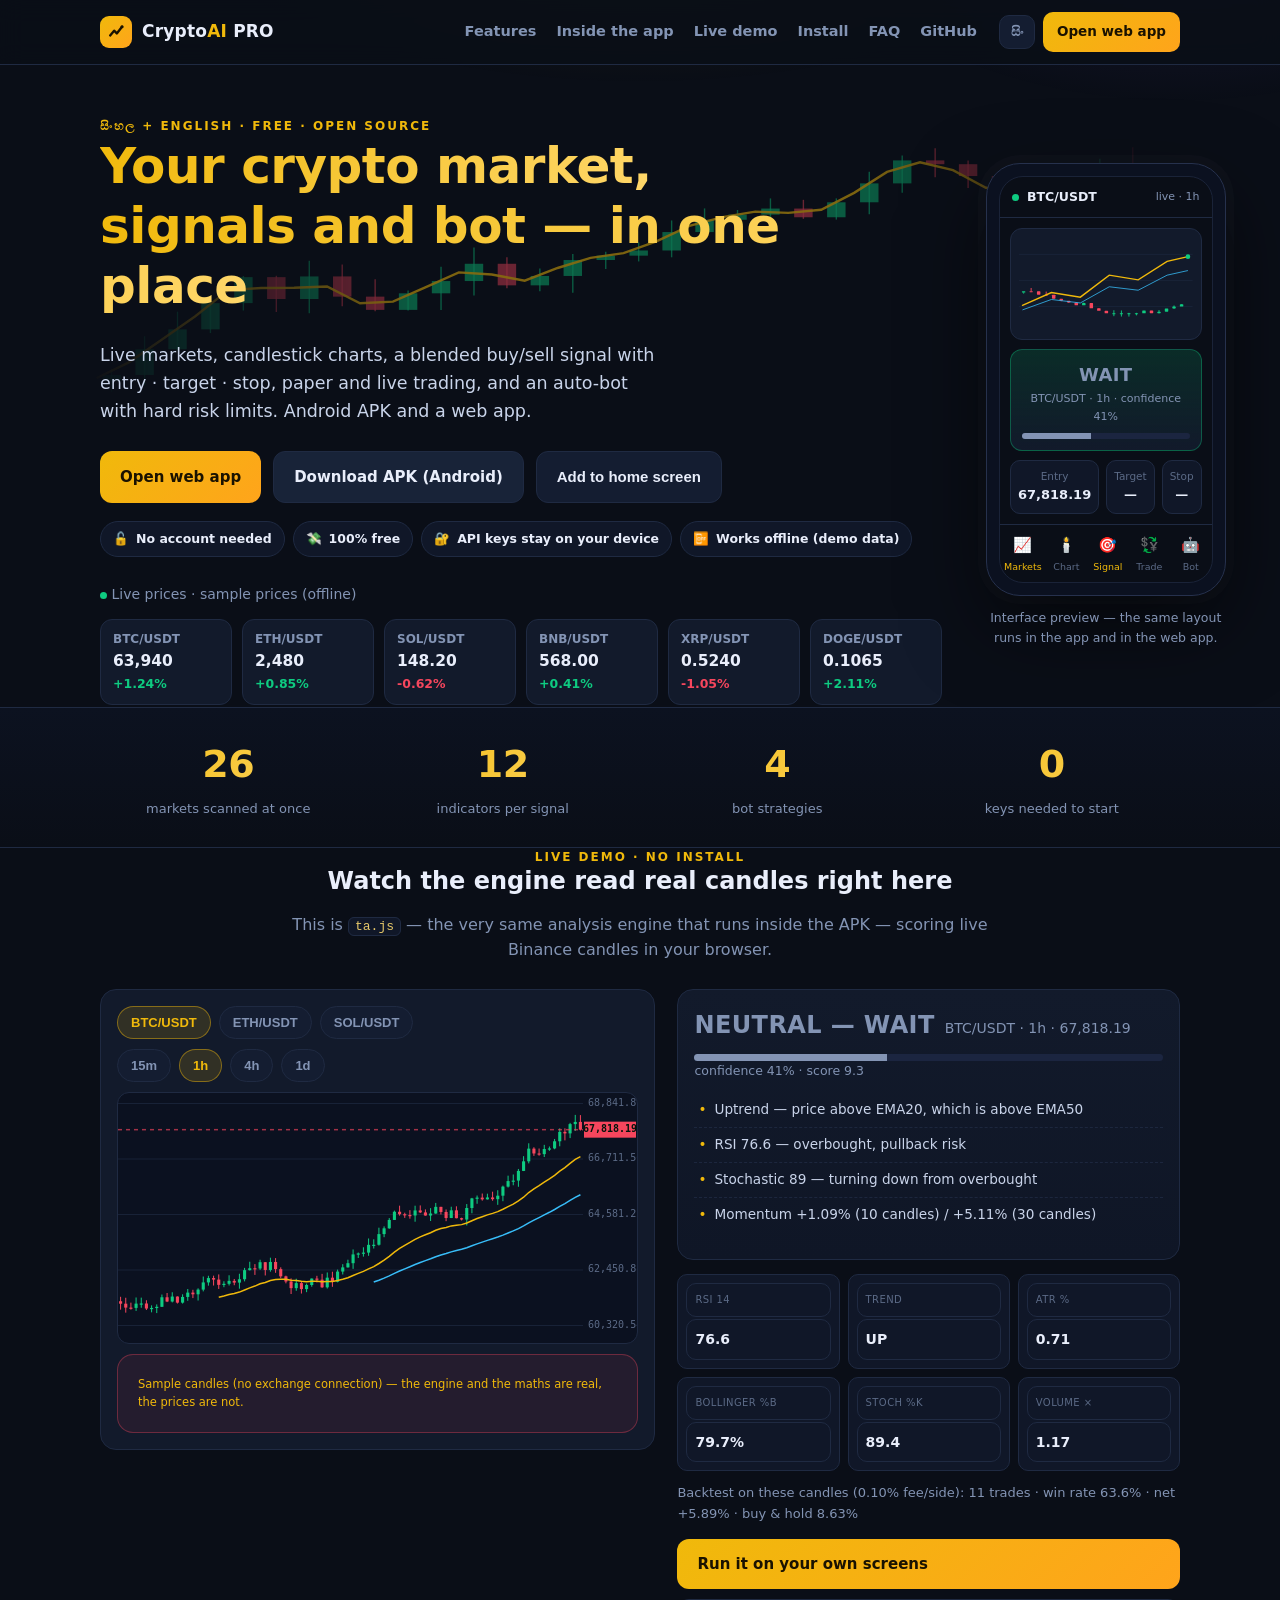
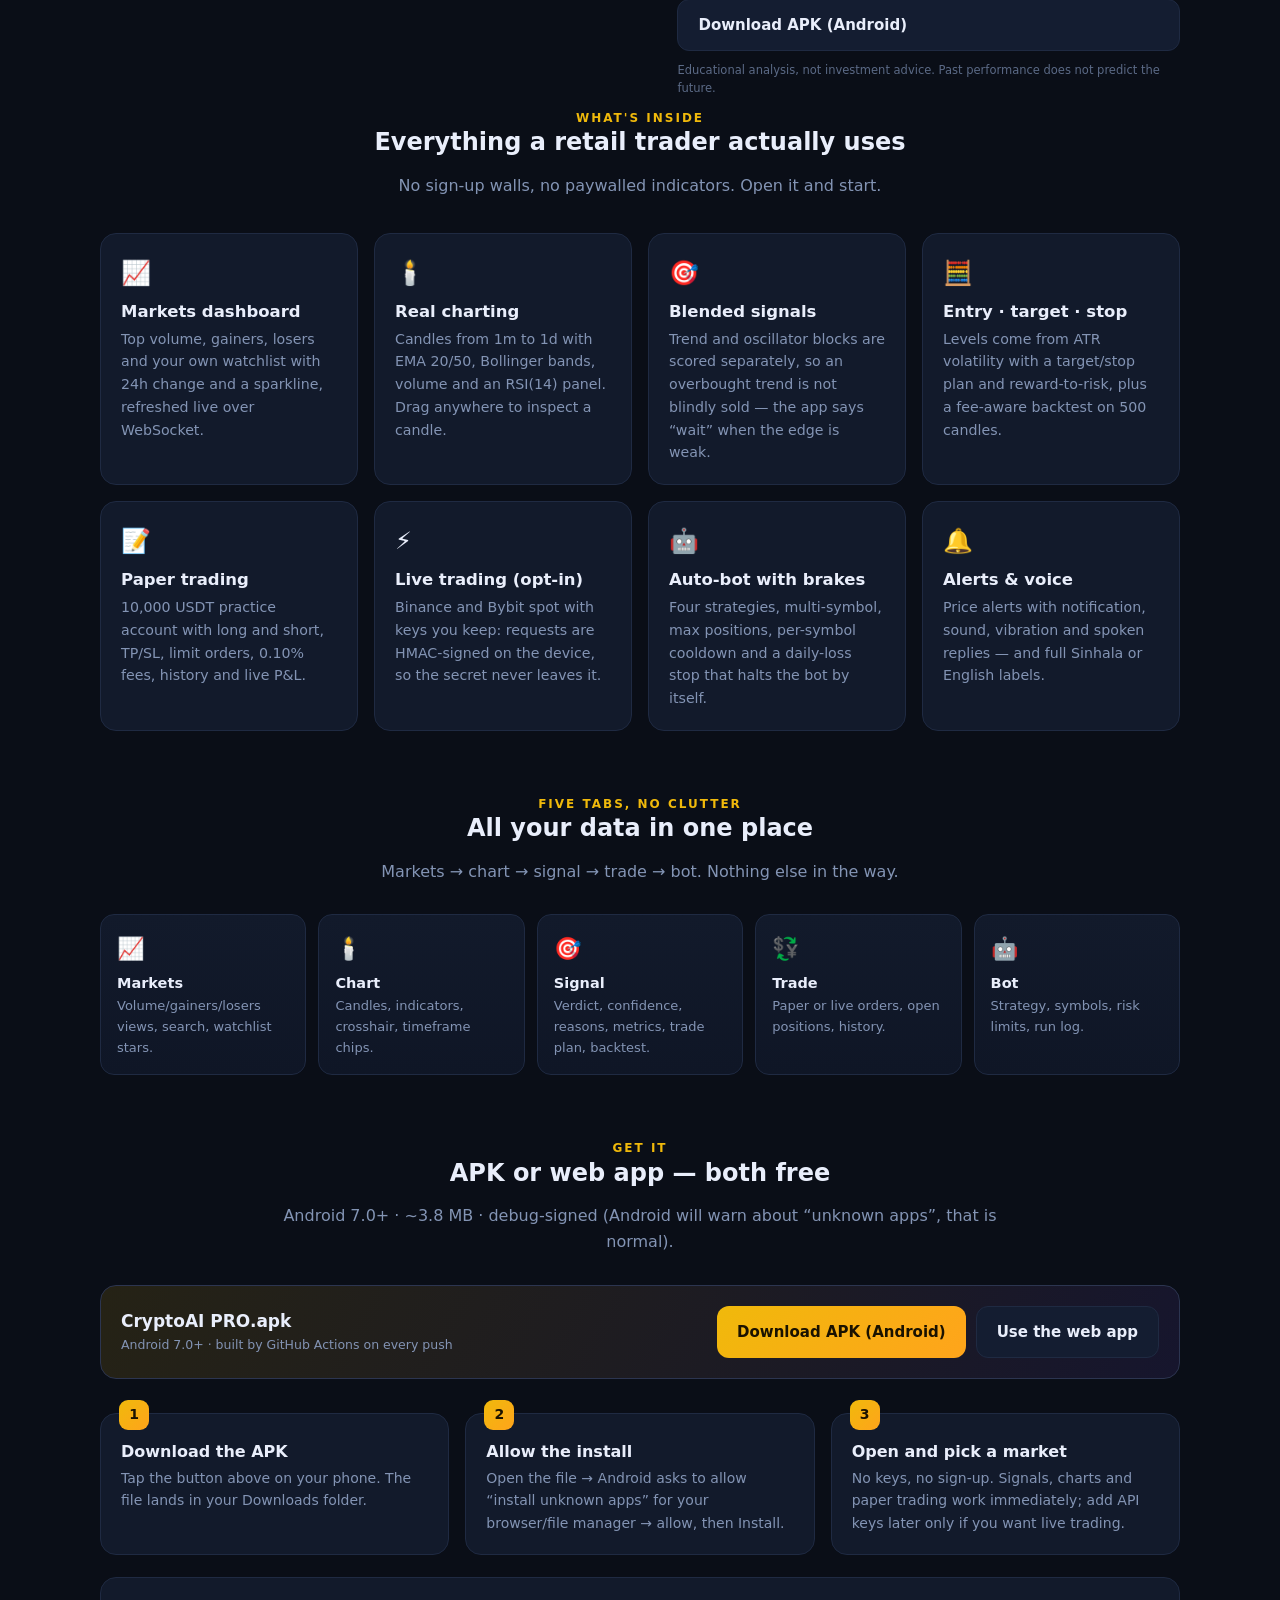
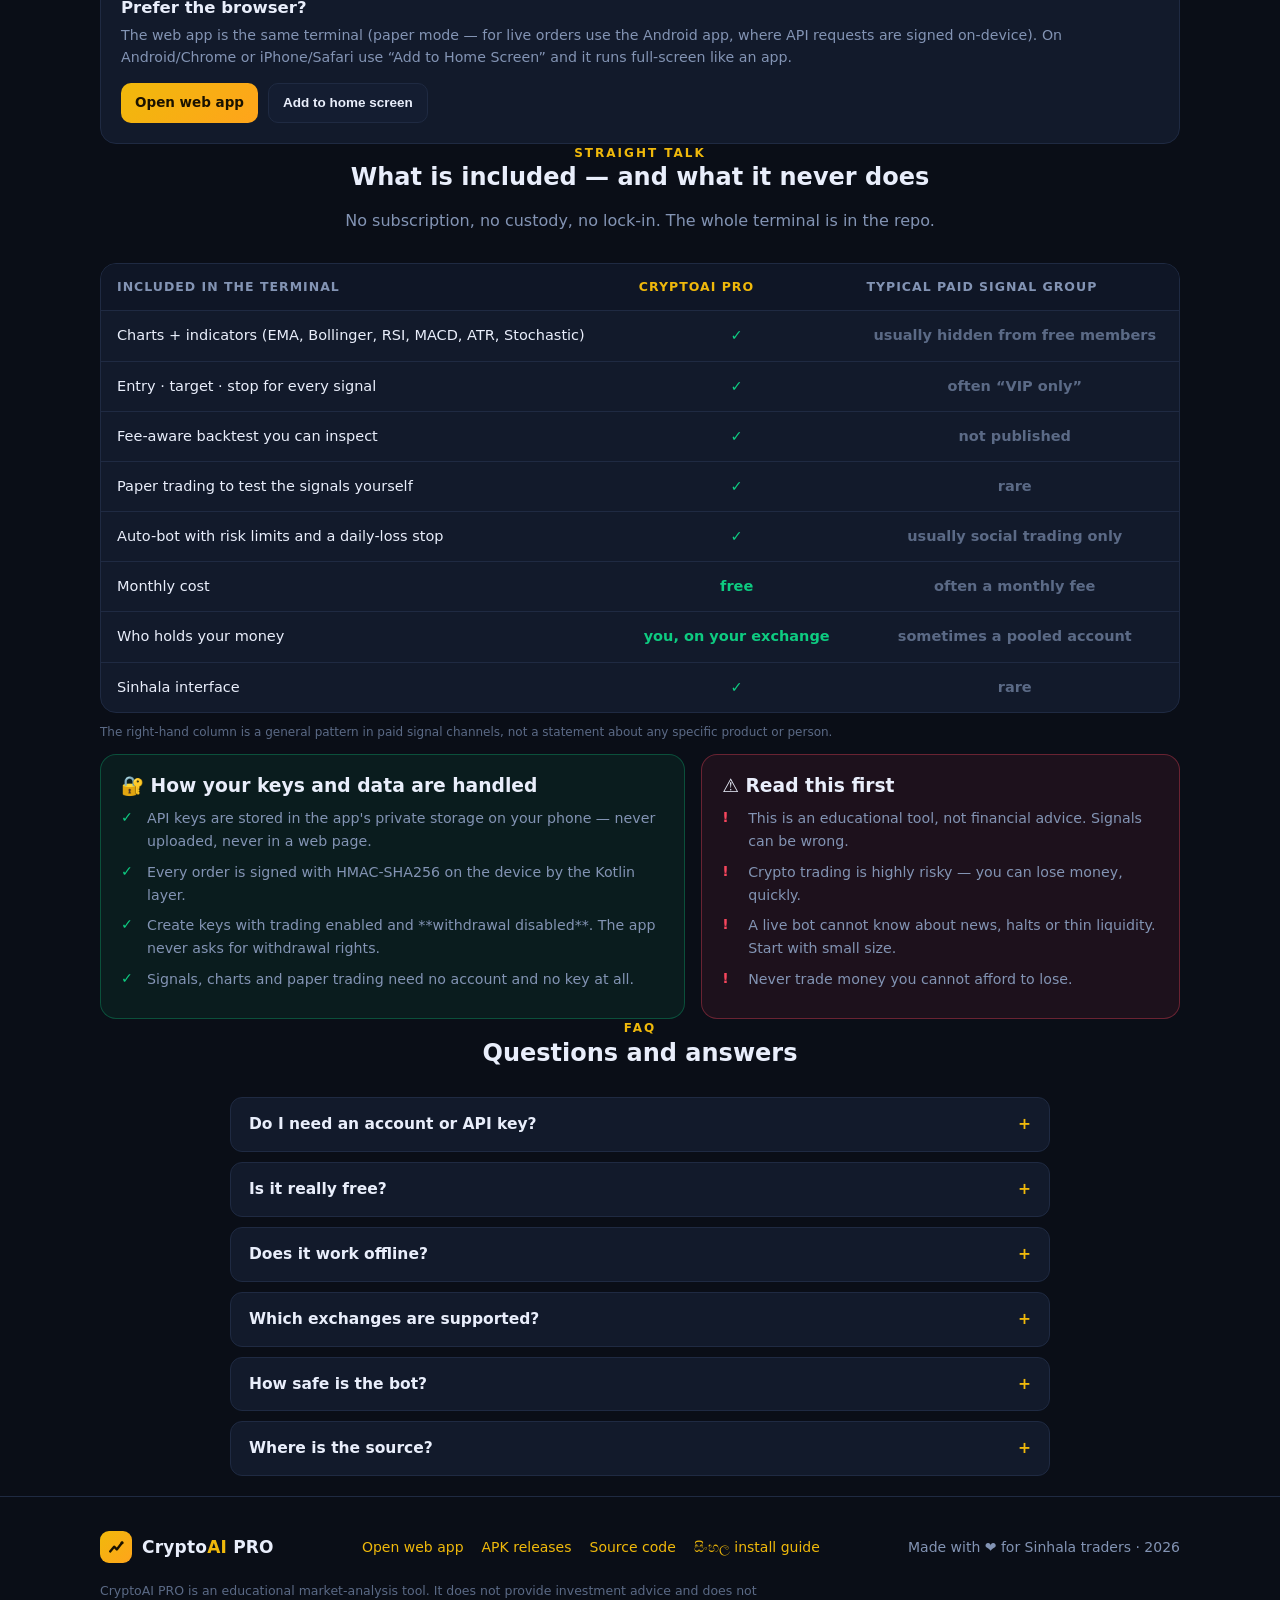
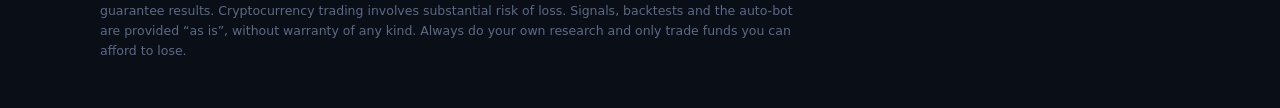
==== commit c03cd8ad: "much better: scanner, MTF consensus, risk calculator and paper stats in the app; a live demo and hon" ====
--- a/web/index.html
+++ b/web/index.html
@@ -22,6 +22,12 @@
 <meta name="twitter:description" content="Live markets, candles, signals with entry/TP/SL, paper + live trading, auto-bot. APK + web app.">
 <meta name="twitter:image" content="https://rusindu12.github.io/Rs-et/og-cover.png">
 
+<meta name="robots" content="index,follow">
+<meta property="og:locale" content="en_US">
+<meta property="og:locale:alternate" content="si_LK">
+<link rel="preconnect" href="https://api.binance.com" crossorigin>
+<link rel="dns-prefetch" href="https://api.binance.com">
+<link rel="sitemap" type="application/xml" href="sitemap.xml">
 <link rel="icon" href="icons/favicon-32.png" sizes="32x32">
 <link rel="apple-touch-icon" href="icons/apple-touch-icon.png">
 <link rel="manifest" href="manifest.webmanifest">
@@ -184,11 +190,78 @@
 .flinks{display:flex;flex-wrap:wrap;gap:18px;font-size:14px}
 .disclaimer{color:var(--dim);font-size:12.5px;margin-top:18px;max-width:90ch}
 
+/* ---------- hero canvas ---------- */
+.hero{position:relative}
+#heroCanvas{position:absolute;inset:0;width:100%;height:100%;opacity:.55;pointer-events:none;z-index:0;
+  mask-image:linear-gradient(90deg,transparent,#000 30%,#000 70%,transparent)}
+.hero > div{position:relative;z-index:1}
+
+/* ---------- stats band ---------- */
+.band{border-top:1px solid var(--line);border-bottom:1px solid var(--line);background:linear-gradient(180deg,#0c1220,#0a0e17)}
+.stats{display:grid;grid-template-columns:repeat(4,1fr);gap:18px;padding:26px 20px}
+.stat{text-align:center}
+.stat b{display:block;font-size:clamp(26px,3.4vw,38px);font-weight:900;letter-spacing:-.5px;
+  background:linear-gradient(120deg,var(--gold),#ffd76a);-webkit-background-clip:text;background-clip:text;color:transparent}
+.stat span{font-size:13px;color:var(--mut)}
+
+/* ---------- live demo ---------- */
+.demo{display:grid;grid-template-columns:1.05fr .95fr;gap:22px;align-items:start}
+.panel{background:var(--card);border:1px solid var(--line);border-radius:var(--r);padding:16px}
+.chips{display:flex;gap:8px;flex-wrap:wrap;margin-bottom:10px}
+.chip{padding:8px 13px;border-radius:999px;background:#141d31;border:1px solid var(--line);color:var(--mut);
+  font-size:13px;font-weight:700;cursor:pointer}
+.chip.on{background:rgba(240,185,11,.14);border-color:rgba(240,185,11,.45);color:var(--gold)}
+.chartwrap{position:relative;border:1px solid var(--line);border-radius:12px;overflow:hidden;background:#0b1120}
+#demoChart{display:block;width:100%;height:250px}
+.charttip{position:absolute;pointer-events:none;background:rgba(10,14,23,.94);border:1px solid var(--line);border-radius:8px;
+  padding:6px 9px;font-size:11px;display:none;font-variant-numeric:tabular-nums}
+.vcard{border:1px solid var(--line);border-radius:var(--r);padding:16px;background:linear-gradient(180deg,#121a2b,#0f1626)}
+.vcard.buy{border-color:rgba(14,203,129,.4);background:linear-gradient(180deg,rgba(14,203,129,.13),#0f1626)}
+.vcard.sell{border-color:rgba(246,70,93,.4);background:linear-gradient(180deg,rgba(246,70,93,.13),#0f1626)}
+.vrow{display:flex;align-items:baseline;gap:10px;flex-wrap:wrap}
+.vbadge{font-size:24px;font-weight:900;letter-spacing:.4px;color:var(--mut)}
+.vcard.buy .vbadge{color:var(--up)}.vcard.sell .vbadge{color:var(--dn)}
+.gauge{height:7px;border-radius:4px;background:#1b2540;overflow:hidden;margin-top:10px}
+.gauge i{display:block;height:100%;width:0;background:var(--up);transition:width .5s ease}
+.reasons{list-style:none;margin:12px 0 0;padding:0;font-size:13.6px;color:#c9d4ea}
+.reasons li{padding:6px 0 6px 20px;position:relative;border-bottom:1px dashed rgba(31,42,66,.85)}
+.reasons li:last-child{border-bottom:0}
+.reasons li::before{content:"•";position:absolute;left:4px;color:var(--gold)}
+.lrow{display:grid;grid-template-columns:1fr 1fr 1fr;gap:8px;margin-top:12px}
+.lrow div{background:#101728;border:1px solid var(--line);border-radius:10px;padding:8px;text-align:center;font-size:10.5px;color:var(--dim)}
+.lrow b{display:block;font-size:14px;color:var(--txt);font-variant-numeric:tabular-nums}
+.mini{display:grid;grid-template-columns:repeat(3,1fr);gap:8px;margin-top:14px}
+.mini div{background:#101728;border:1px solid var(--line);border-radius:10px;padding:8px}
+.mini .k{font-size:10px;color:var(--dim);text-transform:uppercase;letter-spacing:.4px}
+.mini .v{font-size:14px;font-weight:700;margin-top:2px;font-variant-numeric:tabular-nums}
+.btline{margin-top:12px;font-size:13px;color:var(--mut)}
+.btline b{color:var(--txt)}
+.srcnote{font-size:11.5px;color:var(--dim);margin-top:10px}
+.srcnote.warn{color:var(--gold)}
+.demo-cta{display:grid;grid-template-columns:1fr;gap:10px;margin-top:14px}
+.block{display:block;width:100%}
+
+/* ---------- included matrix ---------- */
+.cmp{overflow-x:auto;border:1px solid var(--line);border-radius:var(--r);background:var(--card)}
+table.matrix{width:100%;border-collapse:collapse;min-width:560px;font-size:14.5px}
+table.matrix th,table.matrix td{padding:13px 16px;text-align:left;border-bottom:1px solid var(--line)}
+table.matrix thead th{font-size:12.5px;letter-spacing:1px;text-transform:uppercase;color:var(--mut);background:#0f1626}
+table.matrix thead th:nth-child(2){color:var(--gold)}
+table.matrix td:nth-child(2),table.matrix td:nth-child(3){text-align:center;font-weight:700}
+table.matrix tr:last-child td{border-bottom:0}
+.yes{color:var(--up)}.no{color:var(--dim)}
+.fineprint{font-size:12px;color:var(--dim);margin-top:10px}
+
 /* ---------- misc ---------- */
 .reveal{opacity:0;transform:translateY(14px);transition:opacity .5s ease,transform .5s ease}
 .reveal.in{opacity:1;transform:none}
-@media (prefers-reduced-motion:reduce){*{animation:none!important;transition:none!important}.reveal{opacity:1;transform:none}}
+.skip{position:absolute;left:-9999px;top:0;background:var(--gold);color:#1a1200;padding:10px 14px;border-radius:0 0 10px 0;font-weight:700;z-index:50}
+.skip:focus{left:0}
+:focus-visible{outline:2px solid var(--gold);outline-offset:2px;border-radius:6px}
+@media (prefers-reduced-motion:reduce){*{animation:none!important;transition:none!important}.reveal{opacity:1;transform:none}#heroCanvas{display:none}}
 @media (max-width:960px){
+  .demo{grid-template-columns:1fr}
+  .stats{grid-template-columns:repeat(2,1fr)}
   .hero{grid-template-columns:1fr;gap:34px}
   .grid{grid-template-columns:repeat(2,1fr)}
   .tabsbox{grid-template-columns:repeat(2,1fr)}
@@ -200,10 +273,18 @@
   .grid{grid-template-columns:1fr}
   .span2{grid-column:span 1}
   section{padding:46px 0}
+  .tabsbox{grid-template-columns:1fr}
+  .hbar{padding:10px 14px;gap:9px}
+  .brand{font-size:15.5px}
+  .hbtns .btn{padding:9px 12px;font-size:13px}
+  .btn{padding:12px 16px;font-size:14.5px}
+  .hero h1{font-size:30px}
+  .dlbox{padding:16px}
 }
 </style>
 </head>
 <body>
+<a class="skip" href="#features" data-i18n="a11y.skip">Skip to content</a>
 
 <header>
   <div class="hbar">
@@ -216,6 +297,7 @@
     <nav class="top">
       <a href="#features" data-i18n="nav.features">Features</a>
       <a href="#inside" data-i18n="nav.inside">Inside the app</a>
+      <a href="#demo" data-i18n="nav.demo">Live demo</a>
       <a href="#install" data-i18n="nav.install">Install</a>
       <a href="#faq" data-i18n="nav.faq">FAQ</a>
       <a href="https://github.com/Rusindu12/Rs-et" target="_blank" rel="noopener">GitHub</a>
@@ -230,6 +312,7 @@
 <main>
   <!-- ============================= hero ============================= -->
   <section class="hero wrap">
+    <canvas id="heroCanvas" aria-hidden="true"></canvas>
     <div>
       <div class="eyebrow" data-i18n="hero.eyebrow">සිංහල + English · free · open source</div>
       <h1><span data-i18n="hero.h1a">Your crypto market,</span><br><span data-i18n="hero.h1b">signals and bot — in one place</span></h1>
@@ -261,7 +344,7 @@
         <div class="screen">
           <div class="sbar">
             <span class="dot"></span><span class="nm">BTC/USDT</span>
-            <span class="mut" data-i18n="phone.live">live · 5m</span>
+            <span class="mut" id="pvTf" data-i18n="phone.live">live · 1h</span>
           </div>
           <div class="sbody">
             <div class="chartbox">
@@ -275,15 +358,15 @@
                 <circle cx="292" cy="34" r="4" fill="#0ecb81"/>
               </svg>
             </div>
-            <div class="verd">
-              <div class="v" data-i18n="phone.verdict">BUY</div>
-              <div class="m">BTC/USDT · 5m · <span data-i18n="phone.conf">confidence 66%</span></div>
-              <div class="bar"><i></i></div>
+            <div class="verd" id="pvCard">
+              <div class="v" id="pvBadge" data-i18n="phone.verdict">BUY</div>
+              <div class="m"><span id="pvPair">BTC/USDT · 1h</span> · <span id="pvConf" data-i18n="phone.conf">confidence 66%</span></div>
+              <div class="bar"><i id="pvBar"></i></div>
             </div>
             <div class="lv">
-              <div><span data-i18n="phone.entry">Entry</span><b>63,940</b></div>
-              <div><span data-i18n="phone.tp">Target</span><b class="up">65,120</b></div>
-              <div><span data-i18n="phone.sl">Stop</span><b class="dn">63,180</b></div>
+              <div><span data-i18n="phone.entry">Entry</span><b id="pvEntry">63,940</b></div>
+              <div><span data-i18n="phone.tp">Target</span><b class="up" id="pvTp">65,120</b></div>
+              <div><span data-i18n="phone.sl">Stop</span><b class="dn" id="pvSl">63,180</b></div>
             </div>
           </div>
           <div class="sn">
@@ -299,6 +382,55 @@
     </div>
   </section>
 
+  <!-- ============================ stats band ========================= -->
+  <section class="band" style="padding:0" aria-label="At a glance">
+    <div class="wrap stats">
+      <div class="stat"><b data-count="26">0</b><span data-i18n="stat.pairs">markets scanned at once</span></div>
+      <div class="stat"><b data-count="12">0</b><span data-i18n="stat.indicators">indicators per signal</span></div>
+      <div class="stat"><b data-count="4">0</b><span data-i18n="stat.strategies">bot strategies</span></div>
+      <div class="stat"><b data-count="0">0</b><span data-i18n="stat.keys">keys needed to start</span></div>
+    </div>
+  </section>
+
+  <!-- ============================ live demo ========================== -->
+  <section id="demo" class="wrap">
+    <div class="center" style="max-width:760px;margin:0 auto 26px">
+      <div class="eyebrow" data-i18n="demo.eyebrow">Live demo · no install</div>
+      <h2 data-i18n="demo.h2">Watch the engine read real candles right here</h2>
+      <p class="mut" data-i18n="demo.sub">This is <code>ta.js</code> — the very same analysis engine that runs inside the APK — scoring live Binance candles in your browser.</p>
+    </div>
+    <div class="demo">
+      <div class="panel">
+        <div class="chips" id="demoPairs" role="group" aria-label="Market"></div>
+        <div class="chips" id="demoTfs" role="group" aria-label="Timeframe"></div>
+        <div class="chartwrap">
+          <canvas id="demoChart" role="img" aria-label="Candlestick chart of the selected market"></canvas>
+          <div class="charttip" id="demoTip"></div>
+        </div>
+        <div class="srcnote" id="demoSrc"><span data-i18n="demo.loading">Fetching candles…</span></div>
+      </div>
+      <div>
+        <div class="vcard" id="demoVerdict" aria-live="polite">
+          <div class="vrow">
+            <span class="vbadge" id="dvBadge">—</span>
+            <span class="small mut" id="dvPair">BTC/USDT · 1h</span>
+          </div>
+          <div class="gauge"><i id="dvBar"></i></div>
+          <div class="tiny mut" id="dvConf"></div>
+          <ul class="reasons" id="dvReasons"></ul>
+          <div class="lrow" id="dvLevels" hidden></div>
+        </div>
+        <div class="mini" id="dvMetrics"></div>
+        <div class="btline" id="dvBacktest"></div>
+        <div class="demo-cta">
+          <a class="btn primary block" href="app/" data-i18n="demo.open">Run it on your own screens</a>
+          <a class="btn ghost block" href="https://github.com/Rusindu12/Rs-et/releases/download/cryptoai-apk-latest/CryptoAI-PRO.apk" data-i18n="cta.apk">Download APK (Android)</a>
+        </div>
+        <p class="srcnote" data-i18n="demo.disc">Educational analysis, not investment advice. Past performance does not predict the future.</p>
+      </div>
+    </div>
+  </section>
+
   <!-- =========================== features =========================== -->
   <section id="features" class="wrap">
     <div class="center" style="max-width:720px;margin:0 auto 34px">
@@ -378,6 +510,37 @@
         <button class="btn ghost sm" id="pwaBtn2" hidden data-i18n="cta.pwa">Add to home screen</button>
       </div>
     </div>
+  </section>
+
+  <!-- ============================ matrix ============================ -->
+  <section id="why" class="wrap">
+    <div class="center" style="max-width:760px;margin:0 auto 30px">
+      <div class="eyebrow" data-i18n="why.eyebrow">Straight talk</div>
+      <h2 data-i18n="why.h2">What is included — and what it never does</h2>
+      <p class="mut" data-i18n="why.sub">No subscription, no custody, no lock-in. The whole terminal is in the repo.</p>
+    </div>
+    <div class="cmp">
+      <table class="matrix">
+        <thead>
+          <tr>
+            <th data-i18n="why.col0">Included in the terminal</th>
+            <th data-i18n="why.col1">CryptoAI PRO</th>
+            <th data-i18n="why.col2">Typical paid signal group</th>
+          </tr>
+        </thead>
+        <tbody>
+          <tr><td data-i18n="why.r1">Charts + indicators (EMA, Bollinger, RSI, MACD, ATR, Stochastic)</td><td class="yes">✓</td><td class="no" data-i18n="why.n1">usually hidden from free members</td></tr>
+          <tr><td data-i18n="why.r2">Entry · target · stop for every signal</td><td class="yes">✓</td><td class="no" data-i18n="why.n2">often “VIP only”</td></tr>
+          <tr><td data-i18n="why.r3">Fee-aware backtest you can inspect</td><td class="yes">✓</td><td class="no" data-i18n="why.n3">not published</td></tr>
+          <tr><td data-i18n="why.r4">Paper trading to test the signals yourself</td><td class="yes">✓</td><td class="no" data-i18n="why.n4">rare</td></tr>
+          <tr><td data-i18n="why.r5">Auto-bot with risk limits and a daily-loss stop</td><td class="yes">✓</td><td class="no" data-i18n="why.n5">usually social trading only</td></tr>
+          <tr><td data-i18n="why.r6">Monthly cost</td><td class="yes" data-i18n="why.free">free</td><td class="no" data-i18n="why.n6">often a monthly fee</td></tr>
+          <tr><td data-i18n="why.r7">Who holds your money</td><td class="yes" data-i18n="why.self">you, on your exchange</td><td class="no" data-i18n="why.n7">sometimes a pooled account</td></tr>
+          <tr><td data-i18n="why.r8">Sinhala interface</td><td class="yes">✓</td><td class="no" data-i18n="why.n8">rare</td></tr>
+        </tbody>
+      </table>
+    </div>
+    <p class="fineprint" data-i18n="why.fine">The right-hand column is a general pattern in paid signal channels, not a statement about any specific product or person.</p>
   </section>
 
   <!-- =========================== safety ============================= -->
@@ -446,11 +609,61 @@
   </div>
 </footer>
 
+<script src="app/ta.js"></script>
 <script>
 /* ============================== i18n ==================================== */
 const STR = {
-  en: {},
+  en: {
+    "nav.demo": "Live demo", "nav.features": "Features", "nav.inside": "Inside the app",
+    "a11y.skip": "Skip to content",
+    "stat.pairs": "markets scanned at once", "stat.indicators": "indicators per signal",
+    "stat.strategies": "bot strategies", "stat.keys": "keys needed to start",
+    "demo.eyebrow": "Live demo · no install", "demo.h2": "Watch the engine read real candles right here",
+    "demo.sub": "This is ta.js — the very same analysis engine that runs inside the APK — scoring live Binance candles in your browser.",
+    "demo.loading": "Fetching candles…", "demo.open": "Run it on your own screens",
+    "demo.disc": "Educational analysis, not investment advice. Past performance does not predict the future.",
+    "demo.live": "Live Binance {tf} candles · analysed in your browser by ta.js",
+    "demo.sample": "Sample candles (no exchange connection) — the engine and the maths are real, the prices are not.",
+    "demo.bt": "Backtest on these candles (0.10% fee/side): {trades} trades · win rate {win}% · net {pnl}% · buy &amp; hold {bh}%",
+    "demo.wait": "wait", "demo.conf": "confidence {c}%",
+    "why.eyebrow": "Straight talk", "why.h2": "What is included — and what it never does",
+    "why.sub": "No subscription, no custody, no lock-in. The whole terminal is in the repo.",
+    "why.col0": "Included in the terminal", "why.col1": "CryptoAI PRO", "why.col2": "Typical paid signal group",
+    "why.r1": "Charts + indicators (EMA, Bollinger, RSI, MACD, ATR, Stochastic)",
+    "why.r2": "Entry · target · stop for every signal", "why.r3": "Fee-aware backtest you can inspect",
+    "why.r4": "Paper trading to test the signals yourself", "why.r5": "Auto-bot with risk limits and a daily-loss stop",
+    "why.r6": "Monthly cost", "why.r7": "Who holds your money", "why.r8": "Sinhala interface",
+    "why.n1": "usually hidden from free members", "why.n2": "often “VIP only”", "why.n3": "not published",
+    "why.n4": "rare", "why.n5": "usually social trading only", "why.n6": "often a monthly fee",
+    "why.n7": "sometimes a pooled account", "why.n8": "rare",
+    "why.free": "free", "why.self": "you, on your exchange",
+    "why.fine": "The right-hand column is a general pattern in paid signal channels, not a statement about any specific product or person.",
+  },
   si: {
+    "nav.demo": "සජීවී demo", "nav.features": "විශේෂාංග", "nav.inside": "App එක ඇතුළේ",
+    "a11y.skip": "කෙලින්ම අන්තර්ගතයට",
+    "stat.pairs": "එකවර scan වන වෙළඳපොල", "stat.indicators": "සංඥාවකට දර්ශක",
+    "stat.strategies": "රොබෝ උපාය", "stat.keys": "පටන් ගන්න ඕන යතුරු",
+    "demo.eyebrow": "සජීවී demo · install නැතුව", "demo.h2": "මෙතනම engine එක සැබෑ කැන්ඩල් කියවන හැටි බලන්න",
+    "demo.sub": "මේ තමයි ta.js — APK එක ඇතුළේ දුවන එකම විශ්ලේෂණ engine එක — ඔබේ browser එකේදීම සජීවී Binance කැන්ඩල් ලකුණු කරනවා.",
+    "demo.loading": "කැන්ඩල් ලබාගනිමින්…", "demo.open": "ඔබේම තිරවල එය run කරන්න",
+    "demo.disc": "අධ්‍යාපනික විශ්ලේෂණයක්, ආයෝජන උපදෙසක් නොවේ. අතීත ප්‍රතිඵල අනාගතය සහතික නොකරයි.",
+    "demo.live": "සජීවී Binance {tf} කැන්ඩල් · ඔබේ browser එකේදීම ta.js එකෙන් විශ්ලේෂණය",
+    "demo.sample": "නියැදි කැන්ඩල් (හුවමාරු සම්බන්ධතාවක් නැත) — engine එක සහ ගණනය සැබෑ, මිල නොවේ.",
+    "demo.bt": "මේ කැන්ඩල් මත backtest (ගාස්තු 0.10%/පැත්ත): වෙළඳාම් {trades} · දිනුම් {win}% · ශුද්ධ {pnl}% · buy &amp; hold {bh}%",
+    "demo.wait": "රැඳී සිටින්න", "demo.conf": "විශ්වාසය {c}%",
+    "why.eyebrow": "කෙළින්ම කියමු", "why.h2": "මොනවද ඇතුළත් — සහ මොනවද කවදාවත් කරන්නේ නැත්තේ",
+    "why.sub": "Subscription නෑ, ඔබේ මුදල් අපි ළඟ තියාගන්නේ නෑ, lock-in නෑ. මුළු ටර්මිනල් එකම repo එකේ.",
+    "why.col0": "ටර්මිනල් එකේ ඇතුළත්", "why.col1": "CryptoAI PRO", "why.col2": "සාමාන්‍ය ගෙවන සංඥා කණ්ඩායමක්",
+    "why.r1": "ප්‍රස්තාර + දර්ශක (EMA, Bollinger, RSI, MACD, ATR, Stochastic)",
+    "why.r2": "හැම සංඥාවකටම ඇතුල්වීම · ඉලක්කය · නැවතුම", "why.r3": "ඔබටම බලන්න පුළුවන් ගාස්තු සහිත backtest",
+    "why.r4": "සංඥා ඔබම පරීක්ෂා කරන්න පුහුණු වෙළඳාම", "why.r5": "අවදානම් සීමා සහ දෛනික පාඩු නැවතුම සහිත auto-රොබෝ",
+    "why.r6": "මාසික වියදම", "why.r7": "ඔබේ මුදල් තියෙන්නේ කා ළඟද", "why.r8": "සිංහල interface එක",
+    "why.n1": "නොමිලේ සාමාජිකයන්ට සාමාන්‍යයෙන් හංගලා", "why.n2": "බොහෝ විට “VIP සඳහා පමණයි”", "why.n3": "ප්‍රකාශ නොකරයි",
+    "why.n4": "කලාතුරකින්", "why.n5": "සාමාන්‍යයෙන් social trading විතරයි", "why.n6": "බොහෝ විට මාසික ගෙවීමක්",
+    "why.n7": "සමහර විට පොදු ගිණුමක්", "why.n8": "කලාතුරකින්",
+    "why.free": "නොමිලේ", "why.self": "ඔබ, ඔබේ හුවමාරුවේ",
+    "why.fine": "දකුණු තීරුව ගෙවන සංඥා කණ්ඩායම්වල සාමාන්‍ය රටාවක් — කිසිම නිශ්චිත නිෂ්පාදනයක් හෝ පුද්ගලයෙක් ගැන ප්‍රකාශයක් නොවේ.",
     "nav.features": "විශේෂාංග", "nav.inside": "App එක ඇතුළේ", "nav.install": "Install", "nav.faq": "ප්‍රශ්න",
     "cta.open": "Web app එක අරින්න", "cta.openWeb": "Web app එක පාවිච්චි කරන්න", "cta.apk": "APK එක බාගන්න (Android)",
     "cta.pwa": "Home screen එකට එක් කරන්න",
@@ -511,7 +724,12 @@
 };
 
 let LANG = "en";
-function t(k) { return (STR[LANG] && STR[LANG][k]) || null; }
+/** Translate a key, with {var} interpolation — same contract as t() in the app. */
+function t(k, vars) {
+  let s = (STR[LANG] && STR[LANG][k]) || null;
+  if (s && vars) Object.keys(vars).forEach((name) => { s = s.replace("{" + name + "}", vars[name]); });
+  return s;
+}
 
 function applyLang(lang, persist) {
   LANG = lang;
@@ -527,7 +745,10 @@
   btn.setAttribute("aria-label", lang === "si" ? "Switch to English" : "සිංහලට මාරු වන්න");
   if (persist) { try { localStorage.setItem("cryptoai.web.lang", lang); } catch (e) { } }
 }
-document.getElementById("langBtn").onclick = () => applyLang(LANG === "si" ? "en" : "si", true);
+function refreshDemoText() {
+  if (typeof demoData === "object" && demoData && window.TA) demoPaint(TA.analyze(demoData.candles), demoData.candles, demoData.live);
+}
+document.getElementById("langBtn").onclick = () => { applyLang(LANG === "si" ? "en" : "si", true); refreshDemoText(); };
 try {
   const saved = localStorage.getItem("cryptoai.web.lang");
   const want = saved || ((navigator.language || "").toLowerCase().startsWith("si") ? "si" : "en");
@@ -587,6 +808,259 @@
   }
   g.innerHTML = out;
 })();
+
+/* ========================= hero background canvas ====================== */
+(function heroCanvas() {
+  const cv = document.getElementById("heroCanvas");
+  if (!cv) return;
+  const reduce = window.matchMedia && window.matchMedia("(prefers-reduced-motion: reduce)").matches;
+  if (reduce || !cv.getContext) return;
+  const ctx = cv.getContext("2d");
+  let raf = null, phase = 0, visible = true;
+  let seed = 7;
+  const rnd = () => (seed = (seed * 1103515245 + 12345) & 0x7fffffff) / 0x7fffffff;
+  const series = [];
+  let p = 0.5;
+  for (let i = 0; i < 90; i++) {
+    const o = p, c = Math.max(0.08, Math.min(0.92, o + (rnd() - 0.47) * 0.09));
+    series.push({ o, c, h: Math.max(o, c) + rnd() * 0.035, l: Math.min(o, c) - rnd() * 0.035 });
+    p = c;
+  }
+  function size() {
+    const r = cv.getBoundingClientRect();
+    const dpr = Math.min(window.devicePixelRatio || 1, 2);
+    cv.width = Math.max(1, r.width * dpr);
+    cv.height = Math.max(1, r.height * dpr);
+    ctx.setTransform(dpr, 0, 0, dpr, 0, 0);
+    return r;
+  }
+  function draw() {
+    const r = size();
+    const W = r.width, H = r.height;
+    ctx.clearRect(0, 0, W, H);
+    const n = 34, cw = W / n, off = Math.floor(phase) % series.length;
+    for (let i = 0; i < n; i++) {
+      const c = series[(off + i) % series.length];
+      const x = i * cw + cw / 2 + (phase % 1) * cw;
+      const y = (v) => 40 + (1 - v) * (H - 90);
+      const up = c.c >= c.o;
+      const col = up ? "rgba(14,203,129,.75)" : "rgba(246,70,93,.75)";
+      ctx.strokeStyle = col; ctx.fillStyle = col; ctx.lineWidth = 1.4;
+      ctx.beginPath(); ctx.moveTo(x, y(c.h)); ctx.lineTo(x, y(c.l)); ctx.stroke();
+      const t = y(Math.max(c.o, c.c)), b = y(Math.min(c.o, c.c));
+      ctx.fillRect(x - cw * 0.28, t, cw * 0.56, Math.max(2, b - t));
+    }
+    // gold trend line over the top
+    ctx.beginPath();
+    for (let i = 0; i < n; i++) {
+      const c = series[(off + i) % series.length];
+      const x = i * cw + cw / 2, yy = 40 + (1 - (c.o + c.c) / 2) * (H - 90);
+      i ? ctx.lineTo(x, yy) : ctx.moveTo(x, yy);
+    }
+    ctx.strokeStyle = "rgba(240,185,11,.9)"; ctx.lineWidth = 2.4; ctx.stroke();
+  }
+  function tick() {
+    if (!visible || document.hidden) { raf = null; return; }
+    phase += 0.02;
+    draw();
+    raf = requestAnimationFrame(tick);
+  }
+  function start() { if (!raf && visible) raf = requestAnimationFrame(tick); }
+  const hero = cv.parentElement;
+  if ("IntersectionObserver" in window) {
+    new IntersectionObserver((e) => { visible = e[0].isIntersecting; start(); }, { threshold: 0.02 }).observe(hero);
+  }
+  document.addEventListener("visibilitychange", start);
+  window.addEventListener("resize", draw);
+  draw();
+  start();
+})();
+
+/* ============================== live demo ============================== */
+const DEMO_PAIRS = ["BTCUSDT", "ETHUSDT", "SOLUSDT"];
+const DEMO_TFS = ["15m", "1h", "4h", "1d"];
+const TF_MS = { "15m": 900000, "1h": 3600000, "4h": 14400000, "1d": 86400000 };
+let demoPair = "BTCUSDT", demoTf = "1h", demoData = null, demoAuto = true, demoBusy = false;
+
+function fmtPx(v) {
+  const a = Math.abs(+v);
+  if (!isFinite(a)) return "—";
+  if (a >= 1000) return (+v).toLocaleString(undefined, { minimumFractionDigits: 2, maximumFractionDigits: 2 });
+  if (a >= 1) return (+v).toFixed(a >= 100 ? 2 : 4);
+  return (+v).toPrecision(4);
+}
+function synthCandles(sym, tf, n) {
+  let seed = 0;
+  for (let i = 0; i < sym.length + tf.length; i++) seed = (seed * 31 + (sym + tf).charCodeAt(i)) & 0x7fffffff;
+  const rnd = () => (seed = (seed * 1103515245 + 12345) & 0x7fffffff) / 0x7fffffff;
+  const base = { BTCUSDT: 64000, ETHUSDT: 2480, SOLUSDT: 148 }[sym] || 100;
+  const step = TF_MS[tf] || 3600000, t0 = Math.floor(Date.now() / step) * step - (n - 1) * step;
+  const out = [];
+  let p = base * (1 - (rnd() - 0.45) * 0.1);
+  const vol = 0.012;
+  for (let i = 0; i < n; i++) {
+    const drift = (i / n - 0.5) * 0.003;
+    const o = p, c = Math.max(1e-8, p * (1 + (rnd() - 0.5) * vol + drift));
+    out.push({ t: t0 + i * step, o, h: Math.max(o, c) * (1 + rnd() * 0.004), l: Math.min(o, c) * (1 - rnd() * 0.004), c, v: 500 + rnd() * 2000 });
+    p = c;
+  }
+  return out;
+}
+async function demoFetch(sym, tf) {
+  const url = `https://api.binance.com/api/v3/klines?symbol=${sym}&interval=${tf}&limit=200`;
+  const res = await fetch(url, { cache: "no-store" });
+  if (!res.ok) throw new Error("HTTP " + res.status);
+  const j = await res.json();
+  if (!Array.isArray(j) || j.length < 60) throw new Error("short series");
+  return j.map((k) => ({ t: k[0], o: +k[1], h: +k[2], l: +k[3], c: +k[4], v: +k[5] }));
+}
+
+function drawDemoChart(candles) {
+  const cv = document.getElementById("demoChart");
+  if (!cv || !cv.getContext) return;
+  const wrap = cv.parentElement;
+  const dpr = Math.min(window.devicePixelRatio || 1, 2);
+  const W = wrap.clientWidth || 420, H = 250;
+  cv.width = W * dpr; cv.height = H * dpr;
+  cv.style.height = H + "px";
+  const ctx = cv.getContext("2d");
+  ctx.setTransform(dpr, 0, 0, dpr, 0, 0);
+  ctx.clearRect(0, 0, W, H);
+  const n = Math.min(90, candles.length);
+  const view = candles.slice(candles.length - n);
+  const closes = view.map((c) => c.c);
+  const padR = 54, padT = 10, padB = 18;
+  let mn = Infinity, mx = -Infinity;
+  view.forEach((c) => { mn = Math.min(mn, c.l); mx = Math.max(mx, c.h); });
+  const e20 = TA ? TA.ema(closes, 20) : null, e50 = TA ? TA.ema(closes, 50) : null;
+  (e20 || []).forEach((v) => { if (v) { mn = Math.min(mn, v); mx = Math.max(mx, v); } });
+  (e50 || []).forEach((v) => { if (v) { mn = Math.min(mn, v); mx = Math.max(mx, v); } });
+  const pad = (mx - mn) * 0.06 || mx * 0.005;
+  mn -= pad; mx += pad;
+  const plotW = W - padR, cw = plotW / n;
+  const X = (i) => i * cw + cw / 2;
+  const Y = (v) => padT + (H - padT - padB) * (1 - (v - mn) / (mx - mn));
+  // grid + axis
+  ctx.font = "10px ui-monospace,monospace"; ctx.textAlign = "left"; ctx.textBaseline = "middle";
+  for (let g = 0; g <= 4; g++) {
+    const v = mn + ((mx - mn) * g) / 4, y = Y(v);
+    ctx.strokeStyle = "rgba(31,42,66,.7)"; ctx.beginPath(); ctx.moveTo(0, y + .5); ctx.lineTo(plotW, y + .5); ctx.stroke();
+    ctx.fillStyle = "#5b6a86"; ctx.fillText(fmtPx(v), plotW + 5, y);
+  }
+  // candles
+  view.forEach((c, i) => {
+    const up = c.c >= c.o;
+    const col = up ? "#0ecb81" : "#f6465d";
+    ctx.strokeStyle = col; ctx.fillStyle = col; ctx.lineWidth = 1;
+    ctx.beginPath(); ctx.moveTo(X(i), Y(c.h)); ctx.lineTo(X(i), Y(c.l)); ctx.stroke();
+    const t = Y(Math.max(c.o, c.c)), b = Y(Math.min(c.o, c.c));
+    ctx.fillRect(X(i) - cw * 0.3, t, cw * 0.6, Math.max(1.2, b - t));
+  });
+  // EMAs
+  [[e20, "#f0b90b"], [e50, "#38bdf8"]].forEach(([ser, col]) => {
+    if (!ser) return;
+    ctx.strokeStyle = col; ctx.lineWidth = 1.5; ctx.beginPath();
+    let started = false;
+    for (let i = 0; i < n; i++) {
+      const v = ser[i];
+      if (v == null) continue;
+      started ? ctx.lineTo(X(i), Y(v)) : (ctx.moveTo(X(i), Y(v)), started = true);
+    }
+    ctx.stroke();
+  });
+  // last price tag
+  const last = view[view.length - 1].c;
+  const y = Y(last), up = view[view.length - 1].c >= view[view.length - 1].o;
+  ctx.strokeStyle = up ? "rgba(14,203,129,.65)" : "rgba(246,70,93,.65)";
+  ctx.setLineDash([4, 4]); ctx.beginPath(); ctx.moveTo(0, y); ctx.lineTo(plotW, y); ctx.stroke(); ctx.setLineDash([]);
+  ctx.fillStyle = up ? "#0ecb81" : "#f6465d";
+  ctx.fillRect(plotW + 1, y - 8, padR - 2, 16);
+  ctx.fillStyle = "#04140c"; ctx.textAlign = "center";
+  ctx.font = "bold 10px ui-monospace,monospace";
+  ctx.fillText(fmtPx(last), plotW + padR / 2, y);
+}
+
+function demoPaint(rep, candles, live) {
+  const card = document.getElementById("demoVerdict");
+  const verdict = rep.verdict;
+  const cls = verdict.indexOf("BUY") >= 0 ? "buy" : verdict.indexOf("SELL") >= 0 ? "sell" : "neutral";
+  const col = cls === "buy" ? "var(--up)" : cls === "sell" ? "var(--dn)" : "var(--mut)";
+  card.className = "vcard " + cls;
+  const badge = document.getElementById("dvBadge");
+  badge.textContent = verdict === "NEUTRAL" ? (LANG === "si" ? "රැඳී සිටින්න" : "NEUTRAL — WAIT") : (LANG === "si" ? SI_VERDICT[verdict] || verdict : verdict);
+  badge.style.color = col;
+  document.getElementById("dvPair").textContent = demoPair.replace("USDT", "/USDT") + " · " + demoTf + " · " + fmtPx(rep.price);
+  const bar = document.getElementById("dvBar");
+  bar.style.width = rep.confidence + "%"; bar.style.background = col;
+  document.getElementById("dvConf").textContent = (LANG === "si" ? "විශ්වාසය" : "confidence") + " " + rep.confidence + "% · score " + rep.score;
+  document.getElementById("dvReasons").innerHTML = rep.reasons.slice(0, 4)
+    .map((r) => `<li>${(LANG === "si" ? r.si : r.en)}</li>`).join("");
+  const lv = document.getElementById("dvLevels");
+  if (rep.levels) {
+    lv.hidden = false;
+    const L = rep.levels;
+    lv.innerHTML = `
+      <div><span>${LANG === "si" ? "ඇතුල්වීම" : "Entry"}</span><b>${fmtPx(L.entry)}</b></div>
+      <div><span>${LANG === "si" ? "ඉලක්කය" : "Target"}</span><b class="up">${fmtPx(L.tp)}</b></div>
+      <div><span>${LANG === "si" ? "නැවතුම" : "Stop"}</span><b class="dn">${fmtPx(L.sl)}</b></div>`;
+  } else { lv.hidden = true; }
+  const m = rep.metrics;
+  const cells = [
+    ["RSI 14", m.rsi], ["Trend", m.trend], ["ATR %", m.atrPct],
+    ["Bollinger %B", (m.pctB || 0) + "%"], ["Stoch %K", m.stochK], ["Volume ×", m.volRatio],
+  ];
+  document.getElementById("dvMetrics").innerHTML = cells.map(([k, v]) =>
+    `<div><div class="k">${k}</div><div class="v">${v == null ? "—" : v}</div></div>`).join("");
+  const bt = TA.backtest(candles, { minScore: 25, feePct: 0.1 });
+  document.getElementById("dvBacktest").innerHTML = t("demo.bt", {
+    trades: bt.trades, win: bt.winRate, pnl: (bt.pnlPct > 0 ? "+" : "") + bt.pnlPct, bh: bt.buyHoldPct,
+  });
+  const src = document.getElementById("demoSrc");
+  src.className = "srcnote" + (live ? "" : " warn");
+  src.textContent = live ? t("demo.live", { tf: demoTf }) : t("demo.sample");
+
+  // mirror everything into the hero phone mockup
+  const pv = document.getElementById("pvBadge");
+  if (pv) {
+    pv.textContent = verdict === "NEUTRAL" ? (LANG === "si" ? "රැඳී සිටින්න" : "WAIT") : (LANG === "si" ? SI_VERDICT[verdict] || verdict : verdict);
+    pv.style.color = col;
+    document.getElementById("pvPair").textContent = demoPair.replace("USDT", "/USDT") + " · " + demoTf;
+    document.getElementById("pvConf").textContent = (LANG === "si" ? "විශ්වාසය" : "confidence") + " " + rep.confidence + "%";
+    document.getElementById("pvBar").style.width = rep.confidence + "%";
+    document.getElementById("pvBar").style.background = col;
+    const L = rep.levels;
+    document.getElementById("pvEntry").textContent = fmtPx(L ? L.entry : rep.price);
+    document.getElementById("pvTp").textContent = L ? fmtPx(L.tp) : "—";
+    document.getElementById("pvSl").textContent = L ? fmtPx(L.sl) : "—";
+  }
+}
+const SI_VERDICT = { "STRONG BUY": "ශක්තිමත් මිලදී ගැනීම", "BUY": "මිලදී ගන්න", "SELL": "විකුණන්න", "STRONG SELL": "ශක්තිමත් විකුණුම්" };
+
+async function demoLoad() {
+  if (demoBusy) return;
+  demoBusy = true;
+  const src = document.getElementById("demoSrc");
+  if (src && !demoData) src.textContent = t("demo.loading");
+  let candles = null, live = true;
+  try { candles = await demoFetch(demoPair, demoTf); }
+  catch (e) { candles = synthCandles(demoPair, demoTf, 200); live = false; }
+  demoData = { pair: demoPair, tf: demoTf, candles, live };
+  if (!TA) { demoBusy = false; return; }
+  const rep = TA.analyze(candles);
+  drawDemoChart(candles);
+  demoPaint(rep, candles, live);
+  demoBusy = false;
+}
+
+function paintDemoChips() {
+  const pairs = document.getElementById("demoPairs");
+  const tfs = document.getElementById("demoTfs");
+  if (!pairs || !tfs) return;
+  pairs.innerHTML = DEMO_PAIRS.map((p) => `<button class="chip ${p === demoPair ? "on" : ""}" data-dpair="${p}">${p.replace("USDT", "/USDT")}</button>`).join("");
+  tfs.innerHTML = DEMO_TFS.map((x) => `<button class="chip ${x === demoTf ? "on" : ""}" data-dtf="${x}">${x}</button>`).join("");
+  pairs.querySelectorAll("[data-dpair]").forEach((b) => b.onclick = () => { demoPair = b.dataset.dpair; demoAuto = false; paintDemoChips(); demoLoad(); });
+  tfs.querySelectorAll("[data-dtf]").forEach((b) => b.onclick = () => { demoTf = b.dataset.dtf; demoAuto = false; paintDemoChips(); demoLoad(); });
+}
 
 /* =============================== reveal =============================== */
 if ("IntersectionObserver" in window) {
@@ -623,6 +1097,42 @@
 if ("serviceWorker" in navigator && location.protocol.startsWith("http")) {
   window.addEventListener("load", () => navigator.serviceWorker.register("sw.js").catch(() => { }));
 }
+
+/* ---------------------------- live demo boot --------------------------- */
+paintDemoChips();
+demoLoad().then(refreshDemoText);
+setInterval(() => {                                  // rotate markets until the visitor picks one
+  if (!demoAuto || document.hidden) return;
+  const i = DEMO_PAIRS.indexOf(demoPair);
+  demoPair = DEMO_PAIRS[(i + 1) % DEMO_PAIRS.length];
+  paintDemoChips();
+  demoLoad();
+}, 14000);
+setInterval(() => { if (!document.hidden && demoAuto) demoLoad(); }, 60000);
+if (typeof applyLang === "function") { /* keep verdict text in sync with the language toggle */ }
+
+/* ---------------------------- stats count-up --------------------------- */
+(function countUp() {
+  const nodes = [...document.querySelectorAll("[data-count]")];
+  if (!nodes.length) return;
+  const run = (n) => {
+    const target = parseInt(n.dataset.count, 10) || 0;
+    if (!target) { n.textContent = "0"; return; }
+    const t0 = performance.now(), dur = 900;
+    const step = (now) => {
+      const k = Math.min(1, (now - t0) / dur);
+      n.textContent = Math.round(target * (1 - Math.pow(1 - k, 3)));
+      if (k < 1) requestAnimationFrame(step);
+    };
+    requestAnimationFrame(step);
+  };
+  if ("IntersectionObserver" in window) {
+    const io2 = new IntersectionObserver((es) => es.forEach((e) => {
+      if (e.isIntersecting) { run(e.target); io2.unobserve(e.target); }
+    }), { threshold: 0.4 });
+    nodes.forEach((n) => io2.observe(n));
+  } else nodes.forEach(run);
+})();
 </script>
 </body>
 </html>
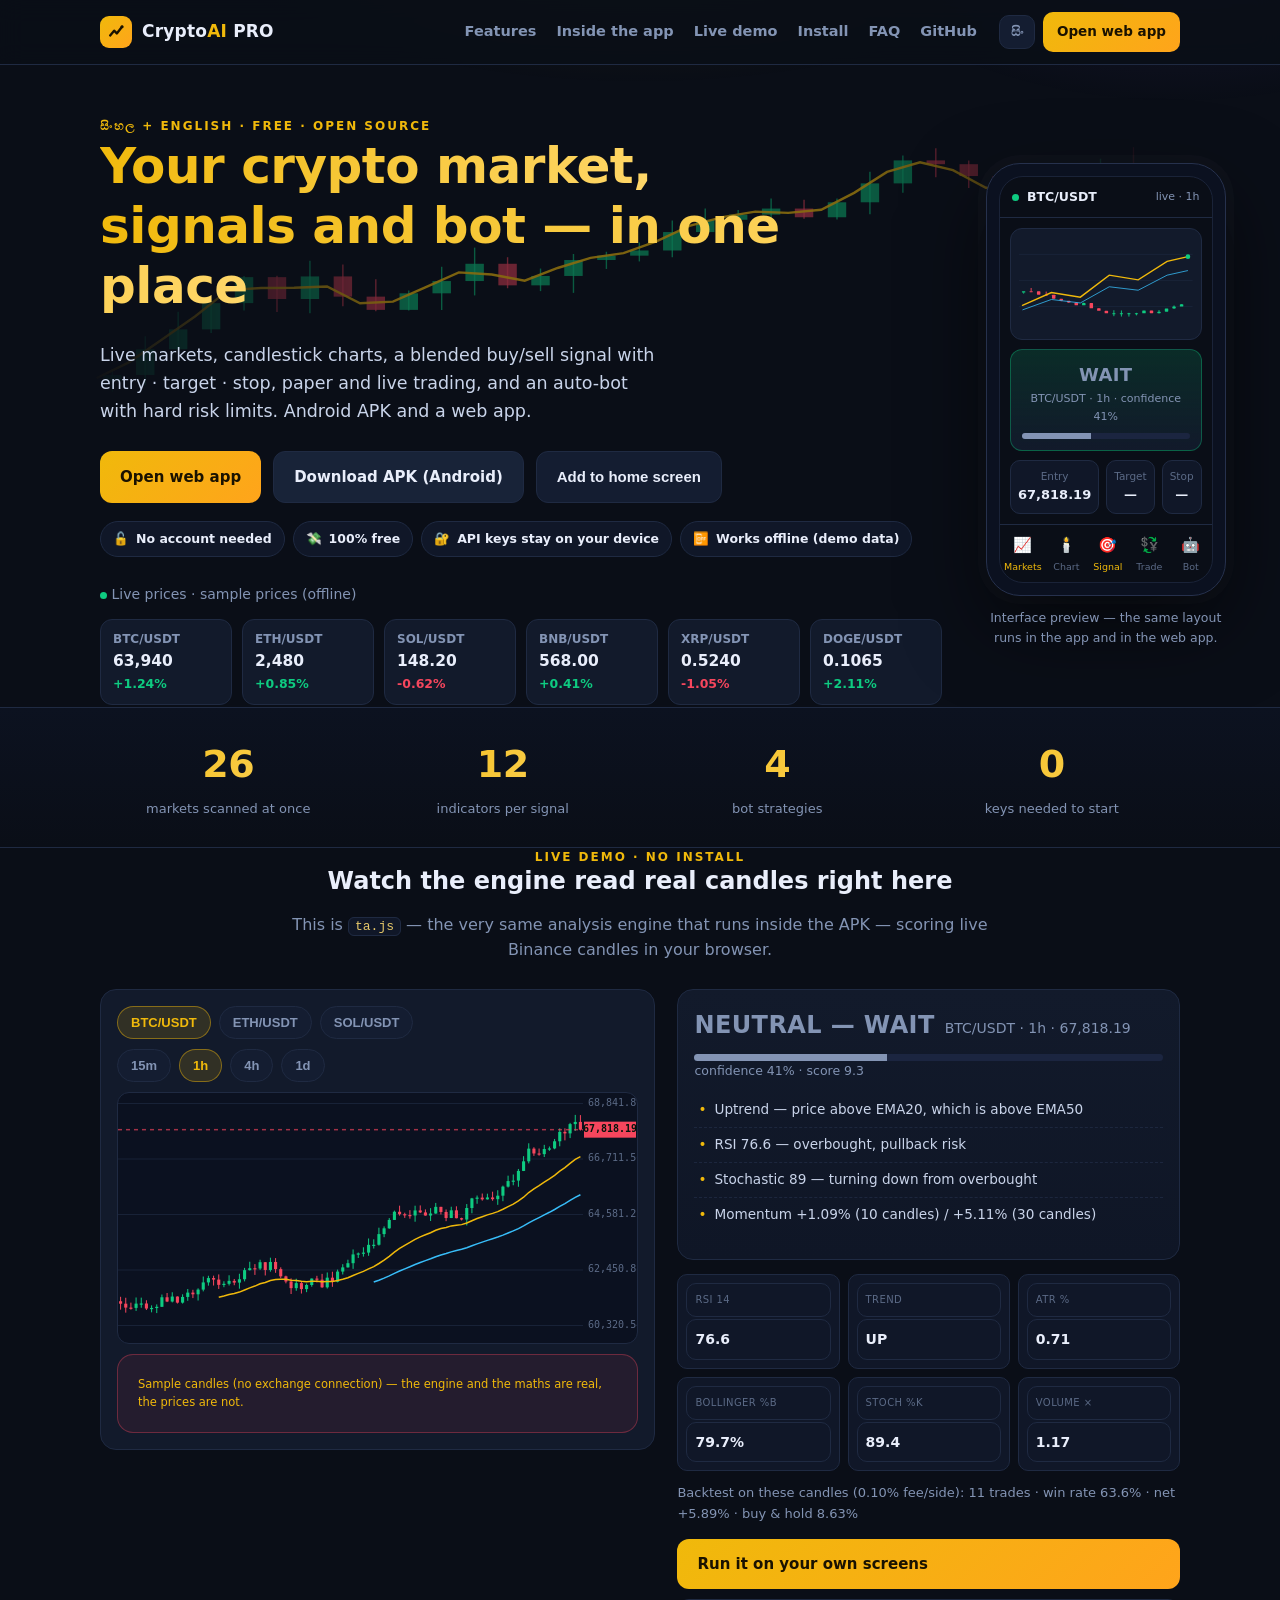
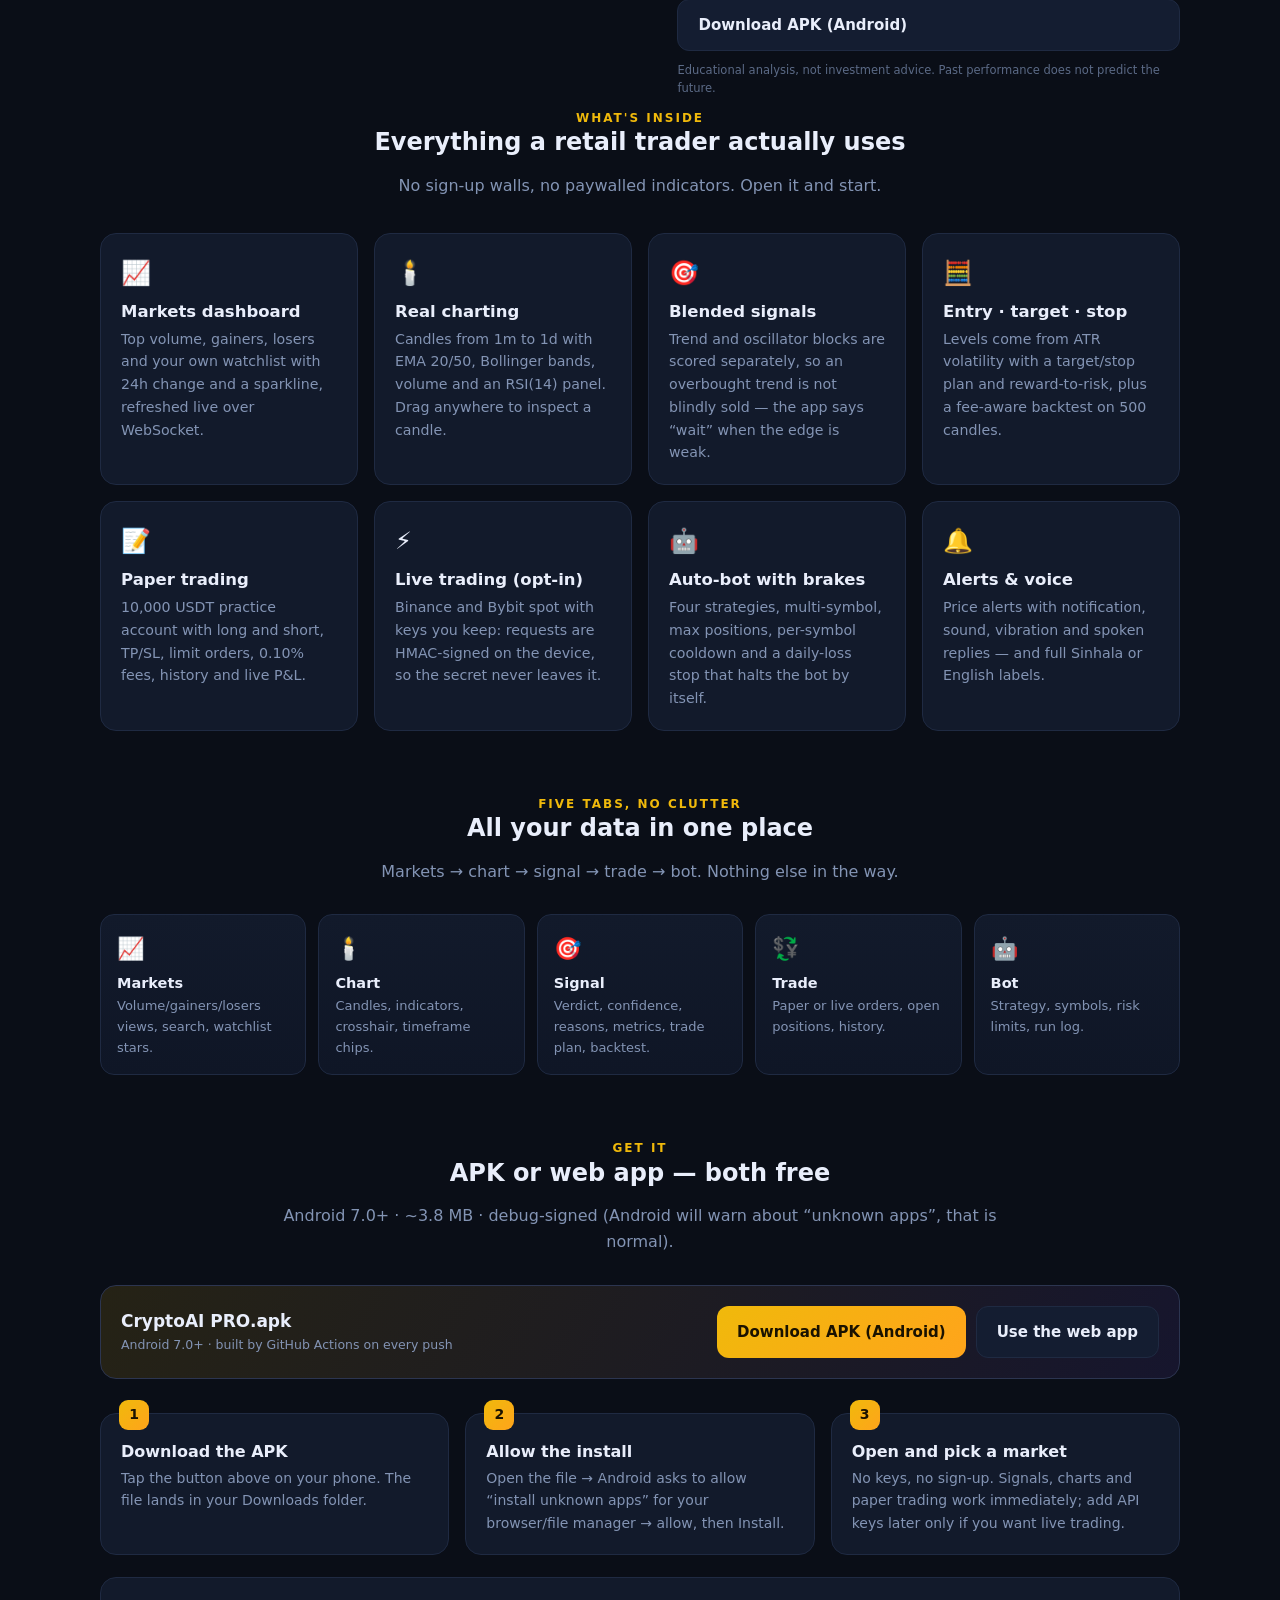
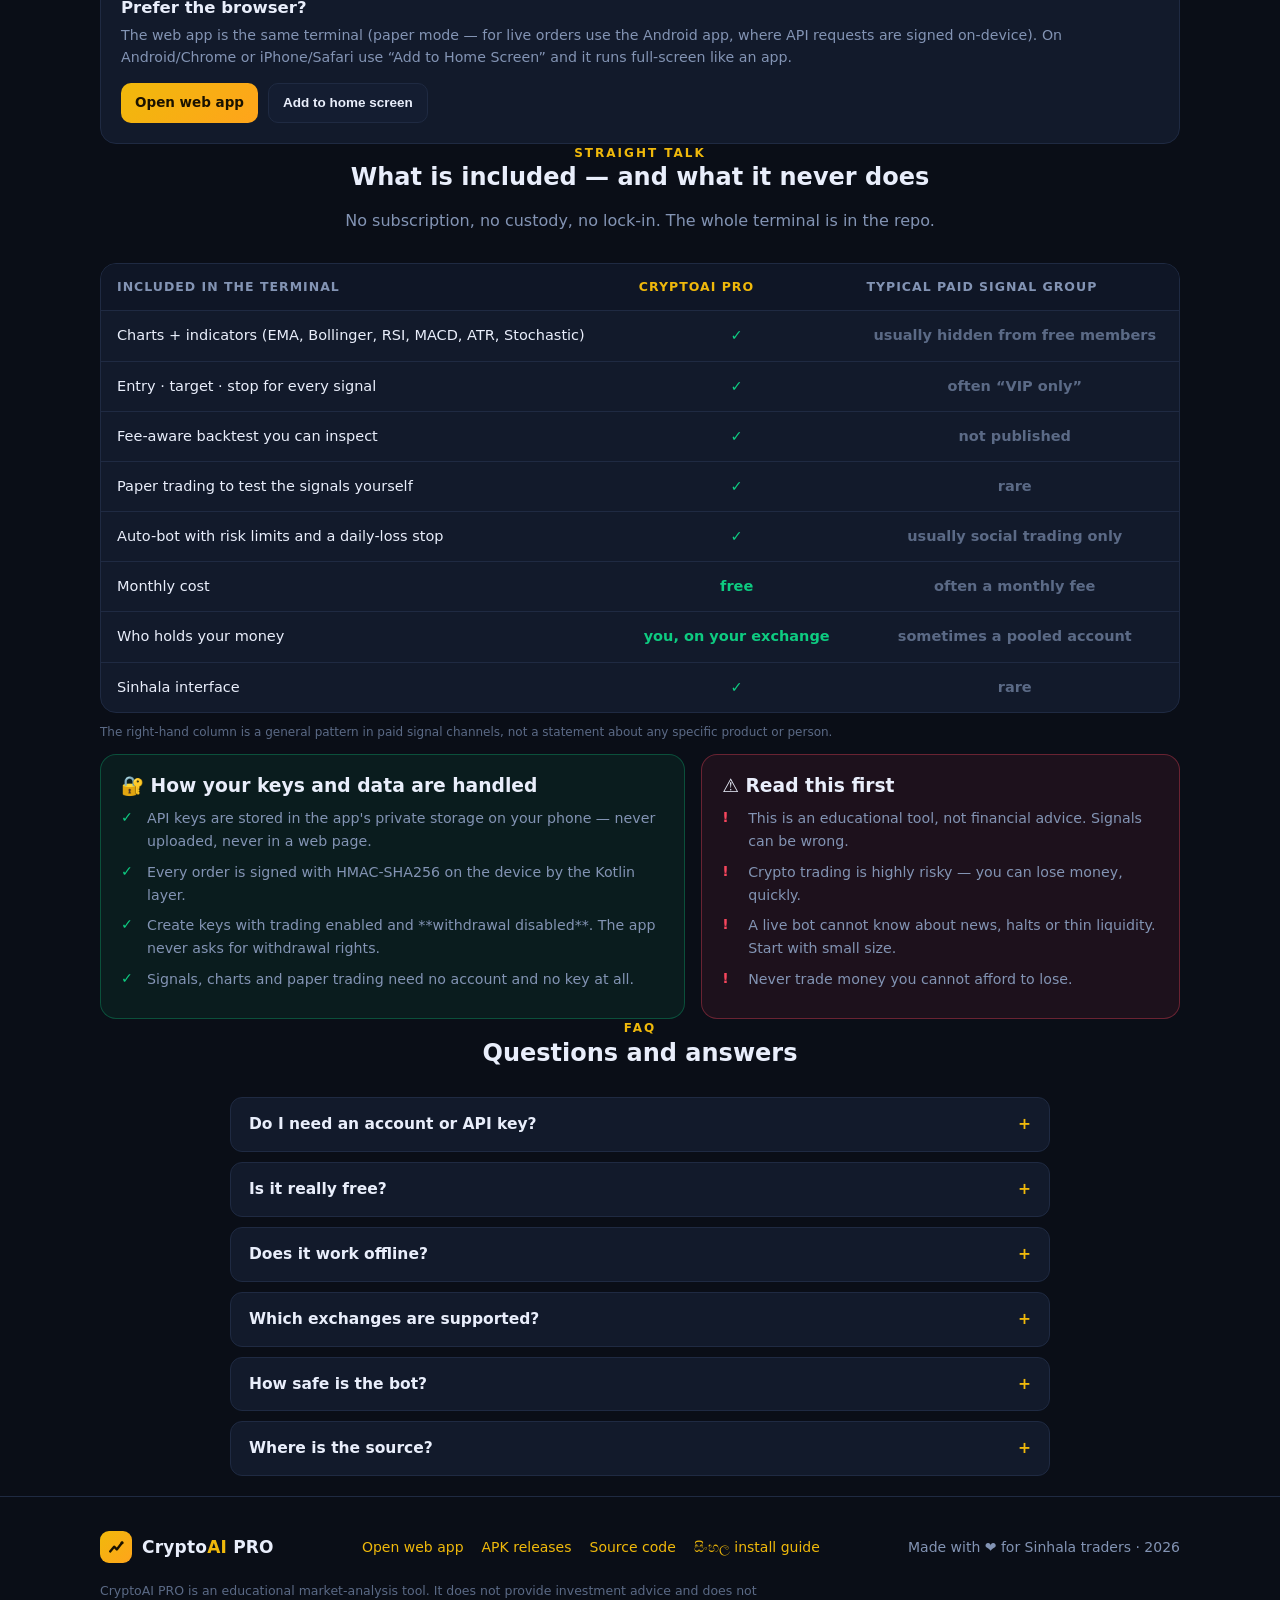
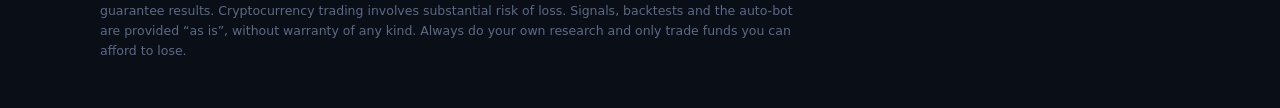
==== commit 190c69c5: "website: keep the section nav reachable on phones (scrollable second header row) Co-authored-by: are" ====
--- a/web/index.html
+++ b/web/index.html
@@ -267,7 +267,12 @@
   .tabsbox{grid-template-columns:repeat(2,1fr)}
   .steps{grid-template-columns:1fr}
   .safety{grid-template-columns:1fr}
-  nav.top{display:none}
+  /* keep the section links reachable on phones: wrap them onto a scrollable second row */
+  .hbar{flex-wrap:wrap}
+  nav.top{order:3;width:100%;margin:6px -4px 0;padding:0 4px 2px;gap:16px;
+    overflow-x:auto;scrollbar-width:none;white-space:nowrap;-webkit-overflow-scrolling:touch}
+  nav.top::-webkit-scrollbar{display:none}
+  nav.top a{font-size:14px}
 }
 @media (max-width:560px){
   .grid{grid-template-columns:1fr}
